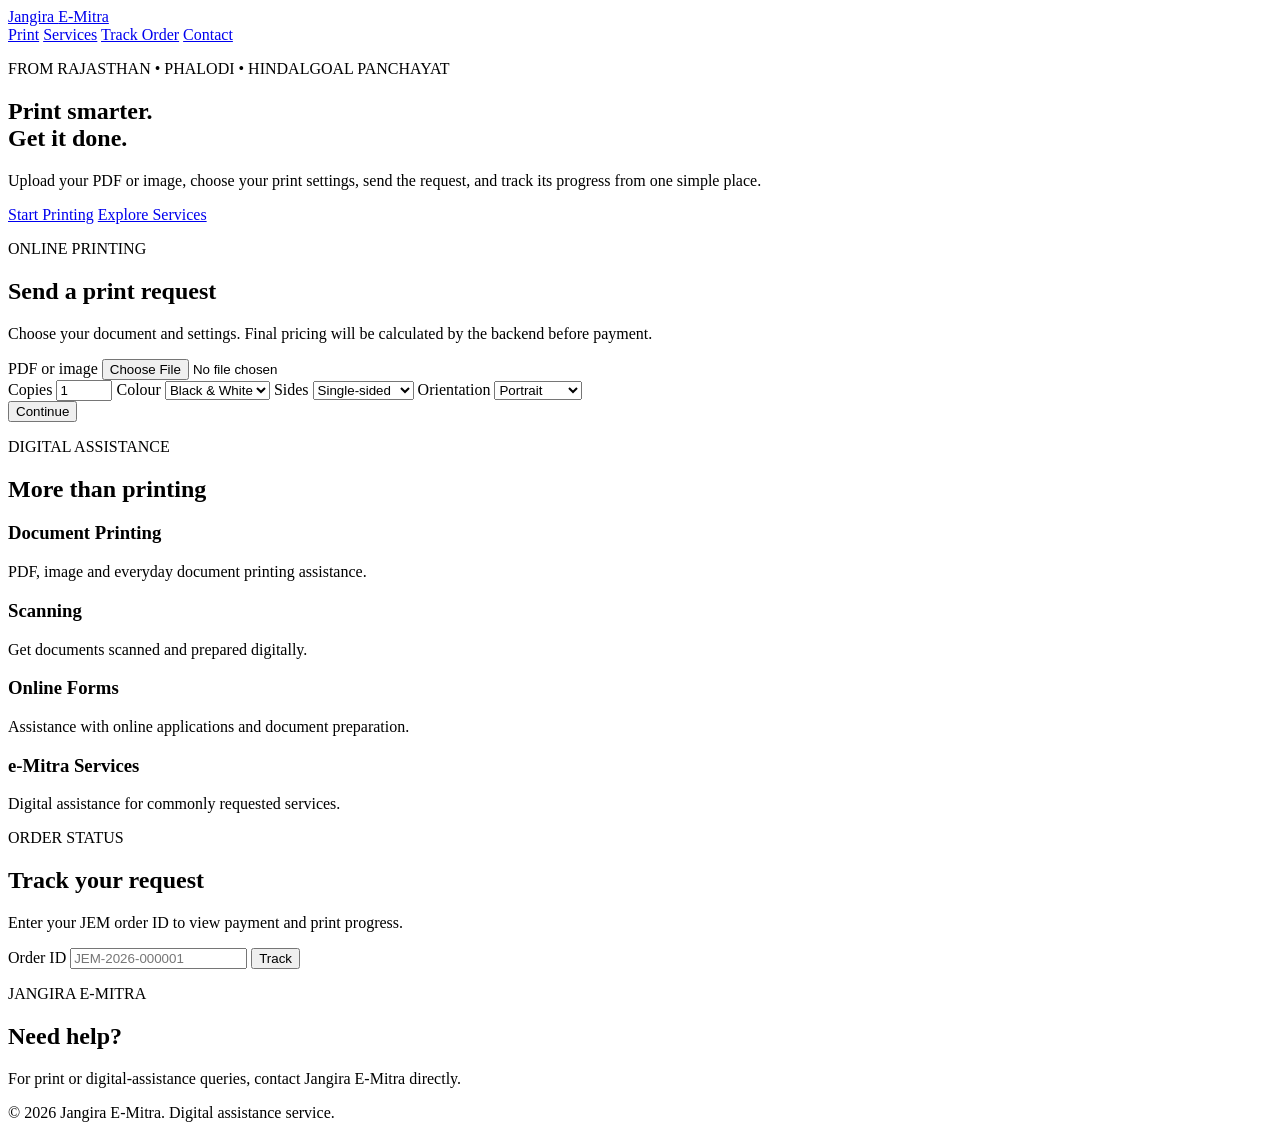
==== web/index.html @ 2e997baa "feat(web): initialize Jangira E-Mitra website" ====
<!doctype html>
<html lang="en">
<head>
  <meta charset="utf-8">
  <meta name="viewport" content="width=device-width, initial-scale=1">
  <meta name="description" content="Jangira E-Mitra — print documents online and track your request.">
  <title>Jangira E-Mitra | Print smarter. Get it done.</title>
  <link rel="stylesheet" href="./styles.css">
</head>
<body>
  <header class="site-header">
    <a class="brand" href="./">Jangira <span>E-Mitra</span></a>
    <nav aria-label="Primary navigation">
      <a href="#print">Print</a>
      <a href="#services">Services</a>
      <a href="#track">Track Order</a>
      <a href="#contact">Contact</a>
    </nav>
  </header>

  <main>
    <section class="hero">
      <p class="eyebrow">FROM RAJASTHAN • PHALODI • HINDALGOAL PANCHAYAT</p>
      <h1>Print smarter.<br><span>Get it done.</span></h1>
      <p class="hero-copy">Upload your PDF or image, choose your print settings, send the request, and track its progress from one simple place.</p>
      <div class="actions">
        <a class="button primary" href="#print">Start Printing</a>
        <a class="button secondary" href="#services">Explore Services</a>
      </div>
    </section>

    <section id="print" class="panel">
      <div>
        <p class="eyebrow">ONLINE PRINTING</p>
        <h2>Send a print request</h2>
        <p>Choose your document and settings. Final pricing will be calculated by the backend before payment.</p>
      </div>
      <form id="print-form">
        <label for="file">PDF or image</label>
        <input id="file" name="file" type="file" accept="application/pdf,image/jpeg,image/png" required>
        <div class="grid">
          <label>Copies <input name="copies" type="number" min="1" max="100" value="1"></label>
          <label>Colour
            <select name="colour"><option value="bw">Black & White</option><option value="color">Colour</option></select>
          </label>
          <label>Sides
            <select name="sides"><option value="single">Single-sided</option><option value="double">Double-sided</option></select>
          </label>
          <label>Orientation
            <select name="orientation"><option value="portrait">Portrait</option><option value="landscape">Landscape</option></select>
          </label>
        </div>
        <button class="button primary" type="submit">Continue</button>
        <p id="form-message" class="message" role="status"></p>
      </form>
    </section>

    <section id="services" class="section">
      <p class="eyebrow">DIGITAL ASSISTANCE</p>
      <h2>More than printing</h2>
      <div class="cards">
        <article><h3>Document Printing</h3><p>PDF, image and everyday document printing assistance.</p></article>
        <article><h3>Scanning</h3><p>Get documents scanned and prepared digitally.</p></article>
        <article><h3>Online Forms</h3><p>Assistance with online applications and document preparation.</p></article>
        <article><h3>e-Mitra Services</h3><p>Digital assistance for commonly requested services.</p></article>
      </div>
    </section>

    <section id="track" class="panel compact">
      <div><p class="eyebrow">ORDER STATUS</p><h2>Track your request</h2><p>Enter your JEM order ID to view payment and print progress.</p></div>
      <form id="track-form" class="track-form">
        <label class="sr-only" for="order-id">Order ID</label>
        <input id="order-id" placeholder="JEM-2026-000001" autocomplete="off" required>
        <button class="button primary" type="submit">Track</button>
      </form>
      <div id="track-result" class="status" hidden></div>
    </section>

    <section id="contact" class="section contact">
      <p class="eyebrow">JANGIRA E-MITRA</p>
      <h2>Need help?</h2>
      <p>For print or digital-assistance queries, contact Jangira E-Mitra directly.</p>
    </section>
  </main>

  <footer>© 2026 Jangira E-Mitra. Digital assistance service.</footer>
  <script src="./config.js"></script>
  <script src="./app.js"></script>
</body>
</html>
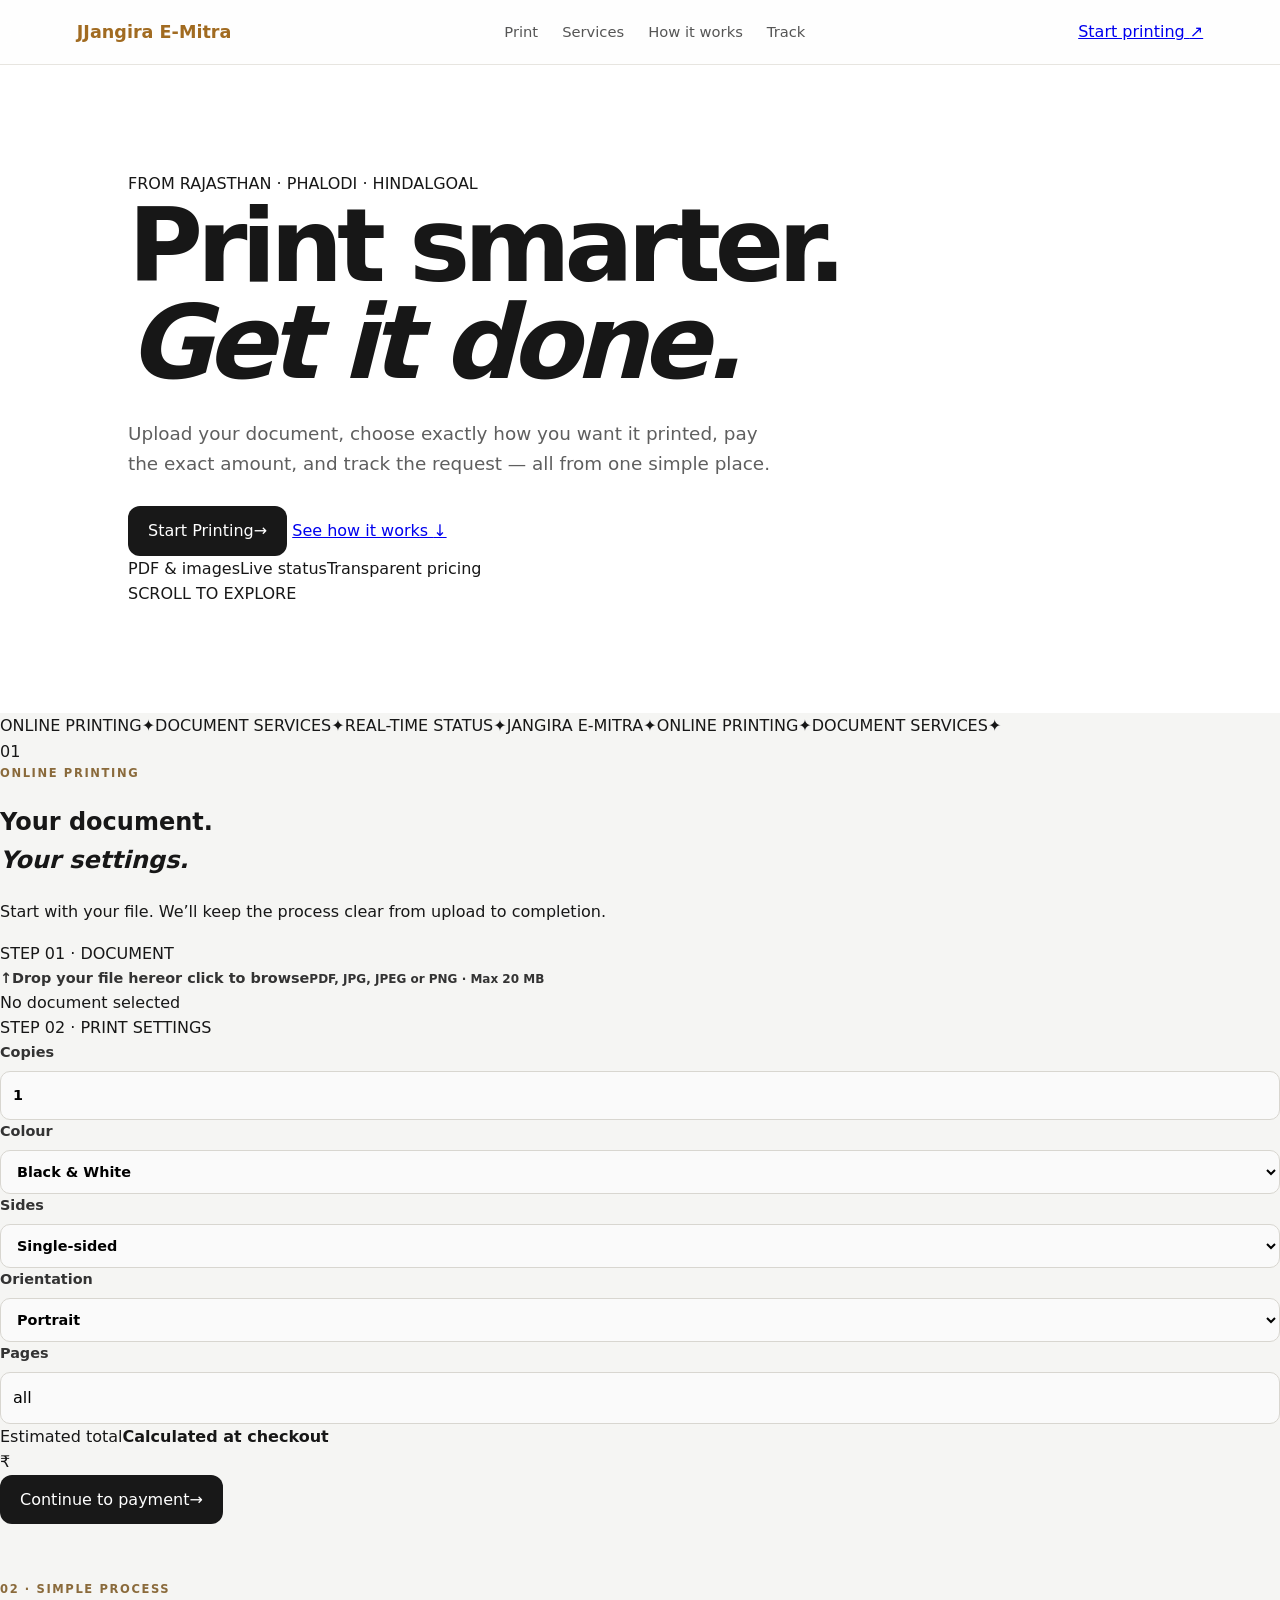
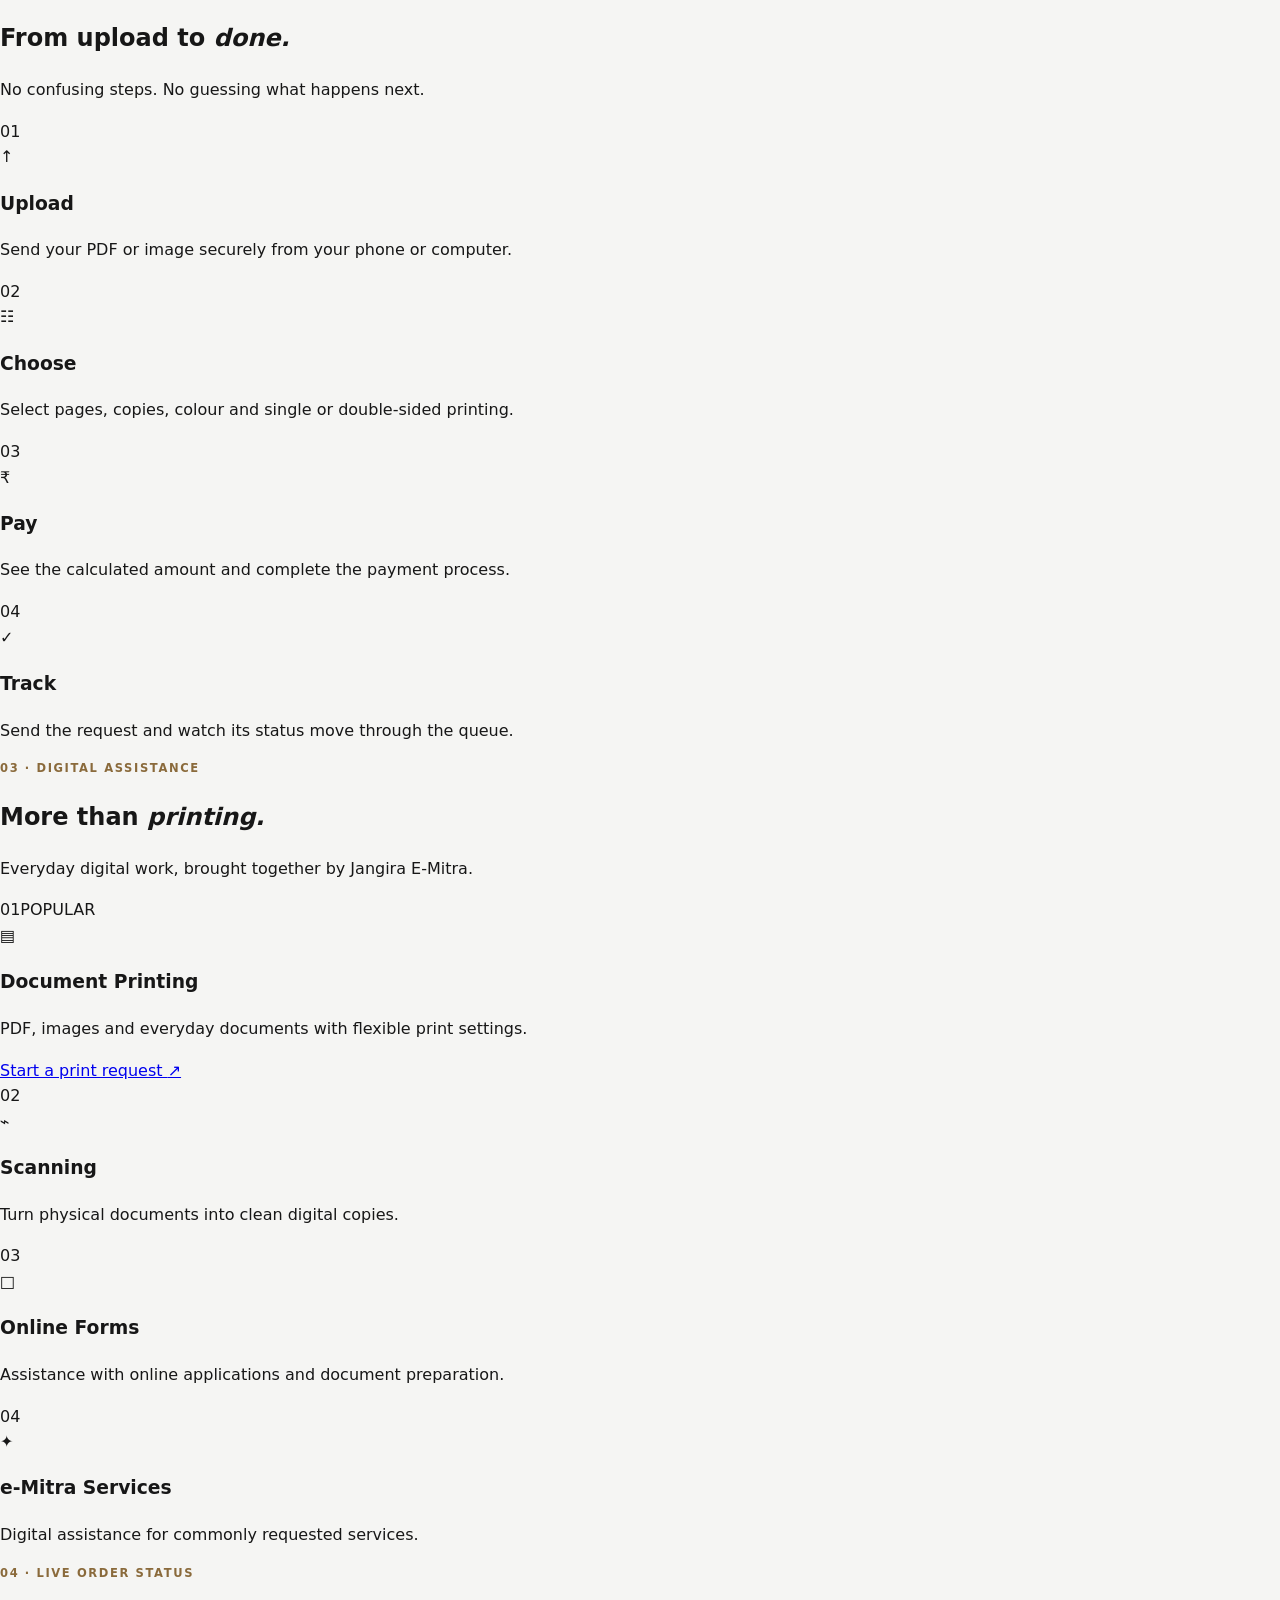
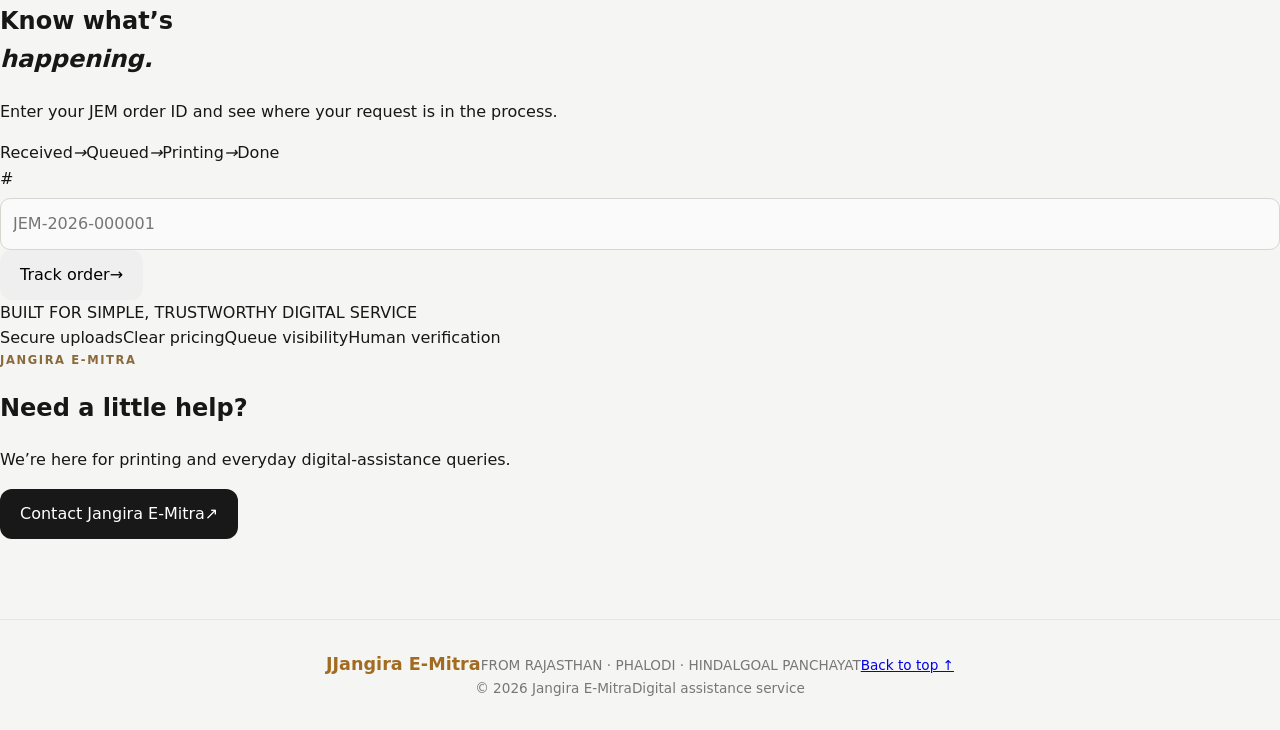
==== commit eef02c54: "feat(web): redesign premium Jangira E-Mitra landing page" ====
--- a/web/index.html
+++ b/web/index.html
@@ -3,88 +3,100 @@
 <head>
   <meta charset="utf-8">
   <meta name="viewport" content="width=device-width, initial-scale=1">
-  <meta name="description" content="Jangira E-Mitra — print documents online and track your request.">
+  <meta name="theme-color" content="#11110f">
+  <meta name="description" content="Jangira E-Mitra — online printing and digital assistance from Hindalgoal Panchayat, Phalodi, Rajasthan.">
   <title>Jangira E-Mitra | Print smarter. Get it done.</title>
+  <link rel="preconnect" href="https://fonts.googleapis.com">
+  <link rel="preconnect" href="https://fonts.gstatic.com" crossorigin>
+  <link href="https://fonts.googleapis.com/css2?family=DM+Sans:wght@400;500;600;700&family=Manrope:wght@500;600;700;800&display=swap" rel="stylesheet">
   <link rel="stylesheet" href="./styles.css">
 </head>
 <body>
-  <header class="site-header">
-    <a class="brand" href="./">Jangira <span>E-Mitra</span></a>
+  <div class="noise" aria-hidden="true"></div>
+  <header class="site-header" id="top">
+    <a class="brand" href="#top" aria-label="Jangira E-Mitra home"><span class="brand-mark">J</span><span>Jangira <b>E-Mitra</b></span></a>
     <nav aria-label="Primary navigation">
-      <a href="#print">Print</a>
-      <a href="#services">Services</a>
-      <a href="#track">Track Order</a>
-      <a href="#contact">Contact</a>
+      <a href="#print">Print</a><a href="#services">Services</a><a href="#how">How it works</a><a href="#track">Track</a>
     </nav>
+    <a class="header-cta" href="#print">Start printing <span>↗</span></a>
   </header>
 
   <main>
     <section class="hero">
-      <p class="eyebrow">FROM RAJASTHAN • PHALODI • HINDALGOAL PANCHAYAT</p>
-      <h1>Print smarter.<br><span>Get it done.</span></h1>
-      <p class="hero-copy">Upload your PDF or image, choose your print settings, send the request, and track its progress from one simple place.</p>
-      <div class="actions">
-        <a class="button primary" href="#print">Start Printing</a>
-        <a class="button secondary" href="#services">Explore Services</a>
+      <div class="hero-orb orb-one"></div><div class="hero-orb orb-two"></div>
+      <div class="hero-inner reveal">
+        <div class="location-pill"><span class="pulse-dot"></span> FROM RAJASTHAN · PHALODI · HINDALGOAL</div>
+        <h1>Print smarter.<br><em>Get it done.</em></h1>
+        <p class="hero-copy">Upload your document, choose exactly how you want it printed, pay the exact amount, and track the request — all from one simple place.</p>
+        <div class="hero-actions">
+          <a class="button primary large" href="#print">Start Printing <span>→</span></a>
+          <a class="text-link" href="#how">See how it works <span>↓</span></a>
+        </div>
+        <div class="hero-proof"><span>PDF & images</span><i></i><span>Live status</span><i></i><span>Transparent pricing</span></div>
+      </div>
+      <div class="scroll-cue" aria-hidden="true"><span></span> SCROLL TO EXPLORE</div>
+    </section>
+
+    <section class="ticker" aria-label="Service highlights"><div class="ticker-track"><span>ONLINE PRINTING</span><b>✦</b><span>DOCUMENT SERVICES</span><b>✦</b><span>REAL-TIME STATUS</span><b>✦</b><span>JANGIRA E-MITRA</span><b>✦</b><span>ONLINE PRINTING</span><b>✦</b><span>DOCUMENT SERVICES</span><b>✦</b></div></section>
+
+    <section id="print" class="print-section section-wrap">
+      <div class="section-heading reveal"><div><span class="section-number">01</span><p class="eyebrow">ONLINE PRINTING</p></div><h2>Your document.<br><em>Your settings.</em></h2><p>Start with your file. We’ll keep the process clear from upload to completion.</p></div>
+      <div class="print-card reveal">
+        <div class="upload-side">
+          <div class="mini-label">STEP 01 · DOCUMENT</div>
+          <label class="dropzone" for="file"><span class="upload-icon">↑</span><strong>Drop your file here</strong><span>or click to browse</span><small>PDF, JPG, JPEG or PNG · Max 20 MB</small></label>
+          <input id="file" name="file" type="file" accept="application/pdf,image/jpeg,image/png" required hidden>
+          <div class="file-status" id="file-status"><span class="file-dot"></span><span>No document selected</span></div>
+        </div>
+        <form id="print-form" class="settings-side">
+          <div class="mini-label">STEP 02 · PRINT SETTINGS</div>
+          <div class="settings-grid">
+            <label>Copies<input name="copies" type="number" min="1" max="100" value="1"></label>
+            <label>Colour<select name="colour"><option value="bw">Black & White</option><option value="color">Colour</option></select></label>
+            <label>Sides<select name="sides"><option value="single">Single-sided</option><option value="double">Double-sided</option></select></label>
+            <label>Orientation<select name="orientation"><option value="portrait">Portrait</option><option value="landscape">Landscape</option></select></label>
+          </div>
+          <div class="range-row"><label>Pages</label><input name="pages" placeholder="All pages (e.g. 1-4, 7, 9)" value="all"></div>
+          <div class="estimate"><div><span>Estimated total</span><strong>Calculated at checkout</strong></div><span class="estimate-icon">₹</span></div>
+          <button class="button primary full" type="submit">Continue to payment <span>→</span></button>
+          <p id="form-message" class="message" role="status"></p>
+        </form>
       </div>
     </section>
 
-    <section id="print" class="panel">
-      <div>
-        <p class="eyebrow">ONLINE PRINTING</p>
-        <h2>Send a print request</h2>
-        <p>Choose your document and settings. Final pricing will be calculated by the backend before payment.</p>
-      </div>
-      <form id="print-form">
-        <label for="file">PDF or image</label>
-        <input id="file" name="file" type="file" accept="application/pdf,image/jpeg,image/png" required>
-        <div class="grid">
-          <label>Copies <input name="copies" type="number" min="1" max="100" value="1"></label>
-          <label>Colour
-            <select name="colour"><option value="bw">Black & White</option><option value="color">Colour</option></select>
-          </label>
-          <label>Sides
-            <select name="sides"><option value="single">Single-sided</option><option value="double">Double-sided</option></select>
-          </label>
-          <label>Orientation
-            <select name="orientation"><option value="portrait">Portrait</option><option value="landscape">Landscape</option></select>
-          </label>
-        </div>
-        <button class="button primary" type="submit">Continue</button>
-        <p id="form-message" class="message" role="status"></p>
-      </form>
-    </section>
-
-    <section id="services" class="section">
-      <p class="eyebrow">DIGITAL ASSISTANCE</p>
-      <h2>More than printing</h2>
-      <div class="cards">
-        <article><h3>Document Printing</h3><p>PDF, image and everyday document printing assistance.</p></article>
-        <article><h3>Scanning</h3><p>Get documents scanned and prepared digitally.</p></article>
-        <article><h3>Online Forms</h3><p>Assistance with online applications and document preparation.</p></article>
-        <article><h3>e-Mitra Services</h3><p>Digital assistance for commonly requested services.</p></article>
+    <section id="how" class="process section-wrap">
+      <div class="section-heading centered reveal"><p class="eyebrow">02 · SIMPLE PROCESS</p><h2>From upload to <em>done.</em></h2><p>No confusing steps. No guessing what happens next.</p></div>
+      <div class="steps">
+        <article class="step reveal"><span>01</span><div class="step-icon">↑</div><h3>Upload</h3><p>Send your PDF or image securely from your phone or computer.</p></article>
+        <article class="step reveal"><span>02</span><div class="step-icon">☷</div><h3>Choose</h3><p>Select pages, copies, colour and single or double-sided printing.</p></article>
+        <article class="step reveal"><span>03</span><div class="step-icon">₹</div><h3>Pay</h3><p>See the calculated amount and complete the payment process.</p></article>
+        <article class="step reveal"><span>04</span><div class="step-icon">✓</div><h3>Track</h3><p>Send the request and watch its status move through the queue.</p></article>
       </div>
     </section>
 
-    <section id="track" class="panel compact">
-      <div><p class="eyebrow">ORDER STATUS</p><h2>Track your request</h2><p>Enter your JEM order ID to view payment and print progress.</p></div>
-      <form id="track-form" class="track-form">
-        <label class="sr-only" for="order-id">Order ID</label>
-        <input id="order-id" placeholder="JEM-2026-000001" autocomplete="off" required>
-        <button class="button primary" type="submit">Track</button>
-      </form>
-      <div id="track-result" class="status" hidden></div>
+    <section id="services" class="services section-wrap">
+      <div class="section-heading reveal"><p class="eyebrow">03 · DIGITAL ASSISTANCE</p><h2>More than <em>printing.</em></h2><p>Everyday digital work, brought together by Jangira E-Mitra.</p></div>
+      <div class="service-grid">
+        <article class="service-card featured reveal"><div class="service-top"><span>01</span><span>POPULAR</span></div><div class="service-icon">▤</div><h3>Document Printing</h3><p>PDF, images and everyday documents with flexible print settings.</p><a href="#print">Start a print request <span>↗</span></a></article>
+        <article class="service-card reveal"><div class="service-top"><span>02</span></div><div class="service-icon">⌁</div><h3>Scanning</h3><p>Turn physical documents into clean digital copies.</p></article>
+        <article class="service-card reveal"><div class="service-top"><span>03</span></div><div class="service-icon">□</div><h3>Online Forms</h3><p>Assistance with online applications and document preparation.</p></article>
+        <article class="service-card reveal"><div class="service-top"><span>04</span></div><div class="service-icon">✦</div><h3>e-Mitra Services</h3><p>Digital assistance for commonly requested services.</p></article>
+      </div>
     </section>
 
-    <section id="contact" class="section contact">
-      <p class="eyebrow">JANGIRA E-MITRA</p>
-      <h2>Need help?</h2>
-      <p>For print or digital-assistance queries, contact Jangira E-Mitra directly.</p>
+    <section id="track" class="track-section section-wrap reveal">
+      <div class="track-glow"></div>
+      <div class="track-copy"><p class="eyebrow">04 · LIVE ORDER STATUS</p><h2>Know what’s<br><em>happening.</em></h2><p>Enter your JEM order ID and see where your request is in the process.</p><div class="status-flow"><span>Received</span><i>→</i><span>Queued</span><i>→</i><span>Printing</span><i>→</i><span>Done</span></div></div>
+      <div class="track-box"><form id="track-form"><label class="sr-only" for="order-id">Order ID</label><div class="track-input"><span>#</span><input id="order-id" placeholder="JEM-2026-000001" autocomplete="off" required></div><button class="button light" type="submit">Track order <span>→</span></button></form><div id="track-result" class="status" hidden></div></div>
     </section>
+
+    <section class="trust section-wrap"><div class="trust-line reveal"><span>BUILT FOR SIMPLE, TRUSTWORTHY DIGITAL SERVICE</span><div class="trust-items"><span>Secure uploads</span><span>Clear pricing</span><span>Queue visibility</span><span>Human verification</span></div></div></section>
+
+    <section id="contact" class="contact section-wrap reveal"><p class="eyebrow">JANGIRA E-MITRA</p><h2>Need a little help?</h2><p>We’re here for printing and everyday digital-assistance queries.</p><a class="button primary" href="mailto:contact@jangiraemit ra.example">Contact Jangira E-Mitra <span>↗</span></a></section>
   </main>
 
-  <footer>© 2026 Jangira E-Mitra. Digital assistance service.</footer>
-  <script src="./config.js"></script>
-  <script src="./app.js"></script>
+  <footer><div class="footer-main"><a class="brand" href="#top"><span class="brand-mark">J</span><span>Jangira <b>E-Mitra</b></span></a><span>FROM RAJASTHAN · PHALODI · HINDALGOAL PANCHAYAT</span><a href="#top">Back to top ↑</a></div><div class="footer-bottom"><span>© 2026 Jangira E-Mitra</span><span>Digital assistance service</span></div></footer>
+  <script src="./config.js"></script><script src="./app.js"></script>
+  <script>document.addEventListener('DOMContentLoaded',()=>{const f=document.getElementById('file'),s=document.getElementById('file-status'),d=document.querySelector('.dropzone');if(f){f.addEventListener('change',()=>{s.querySelector('span:last-child').textContent=f.files[0]?f.files[0].name:'No document selected';s.classList.toggle('has-file',!!f.files[0])});['dragover','dragenter'].forEach(e=>d.addEventListener(e,x=>{x.preventDefault();d.classList.add('dragging')}));['dragleave','drop'].forEach(e=>d.addEventListener(e,x=>{x.preventDefault();d.classList.remove('dragging')}));d.addEventListener('drop',x=>{if(x.dataTransfer.files.length){f.files=x.dataTransfer.files;f.dispatchEvent(new Event('change'))}})}const obs=new IntersectionObserver(es=>es.forEach(e=>{if(e.isIntersecting)e.target.classList.add('visible')}),{threshold:.12});document.querySelectorAll('.reveal').forEach(e=>obs.observe(e));});</script>
 </body>
 </html>
--- a/web/styles.css
+++ b/web/styles.css
@@ -0,0 +1 @@
+*{box-sizing:border-box}html{scroll-behavior:smooth}body{margin:0;font-family:Inter,ui-sans-serif,system-ui,-apple-system,BlinkMacSystemFont,"Segoe UI",sans-serif;background:#f5f5f3;color:#171717;line-height:1.6}.site-header{position:sticky;top:0;z-index:10;display:flex;justify-content:space-between;align-items:center;padding:18px 6%;background:rgba(255,255,255,.9);backdrop-filter:blur(14px);border-bottom:1px solid #e7e5e0}.brand{font-weight:800;color:#171717;text-decoration:none;font-size:1.1rem}.brand span{color:#a16b21}.site-header nav{display:flex;gap:24px}.site-header nav a{color:#555;text-decoration:none;font-size:.92rem}.hero{min-height:72vh;display:flex;flex-direction:column;justify-content:center;padding:80px 10%;background:#fff}.eyebrow{font-size:.72rem;letter-spacing:.14em;font-weight:800;color:#8a6a3b;margin:0 0 14px}.hero h1{font-size:clamp(3rem,8vw,7rem);line-height:.95;letter-spacing:-.06em;margin:0;max-width:900px}.hero h1 span{color:#8d642d}.hero-copy{max-width:650px;font-size:1.15rem;color:#5f5f5f;margin:28px 0}.actions{display:flex;gap:12px;flex-wrap:wrap}.button{display:inline-flex;align-items:center;justify-content:center;border:0;border-radius:12px;padding:12px 20px;font-weight:700;text-decoration:none;cursor:pointer;font:inherit}.primary{background:#181818;color:#fff}.secondary{background:#fff;color:#181818;border:1px solid #ddd}.panel,.section{max-width:1100px;margin:70px auto;padding:0 28px}.panel{background:#fff;border:1px solid #e4e1da;border-radius:24px;padding:38px;box-shadow:0 18px 50px rgba(0,0,0,.05)}.compact{display:grid;grid-template-columns:1fr 1fr;gap:28px;align-items:center}.panel h2,.section h2{font-size:clamp(2rem,4vw,3.5rem);letter-spacing:-.04em;line-height:1.05;margin:0 0 12px}.panel p,.section p{color:#666}.panel form{margin-top:28px}label{display:block;font-weight:700;font-size:.9rem;color:#333}input,select{width:100%;margin-top:7px;border:1px solid #d8d6d0;background:#fafafa;border-radius:10px;padding:12px;font:inherit}.grid{display:grid;grid-template-columns:1fr 1fr;gap:14px;margin:16px 0}.message{min-height:1.5em}.cards{display:grid;grid-template-columns:repeat(4,1fr);gap:14px;margin-top:25px}.cards article{background:#fff;border:1px solid #e4e1da;border-radius:18px;padding:22px}.cards h3{margin-top:0}.track-form{display:flex;gap:10px}.track-form input{margin:0}.status{grid-column:1/-1;padding:16px;border-radius:12px;background:#f6f3ed}.contact{padding-bottom:80px}footer{text-align:center;padding:30px;border-top:1px solid #e7e5e0;color:#777;font-size:.85rem}.sr-only{position:absolute;width:1px;height:1px;padding:0;margin:-1px;overflow:hidden;clip:rect(0,0,0,0);white-space:nowrap;border:0}@media(max-width:800px){.site-header nav{display:none}.hero{padding:70px 7%}.panel,.section{margin:45px auto;padding-left:18px;padding-right:18px}.panel{padding:25px}.compact,.cards{grid-template-columns:1fr}.track-form{flex-direction:column}.grid{grid-template-columns:1fr}}
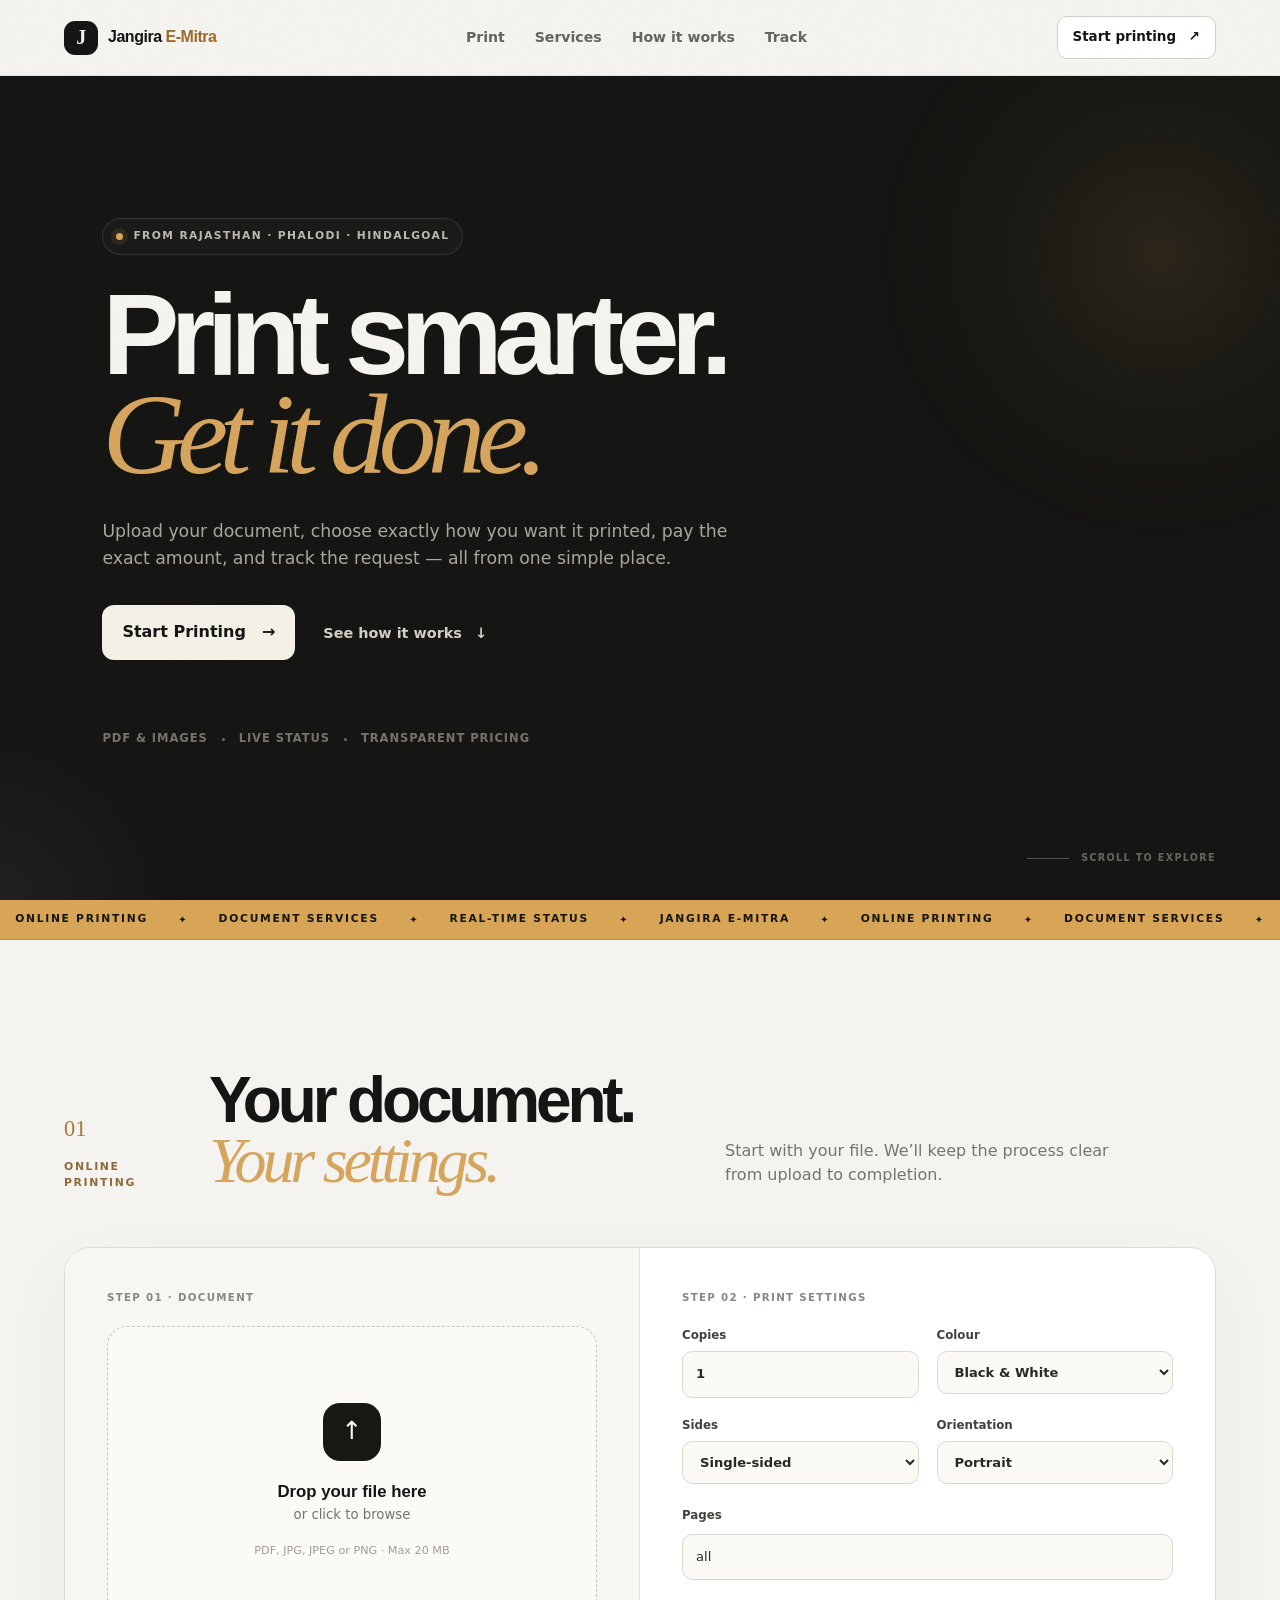
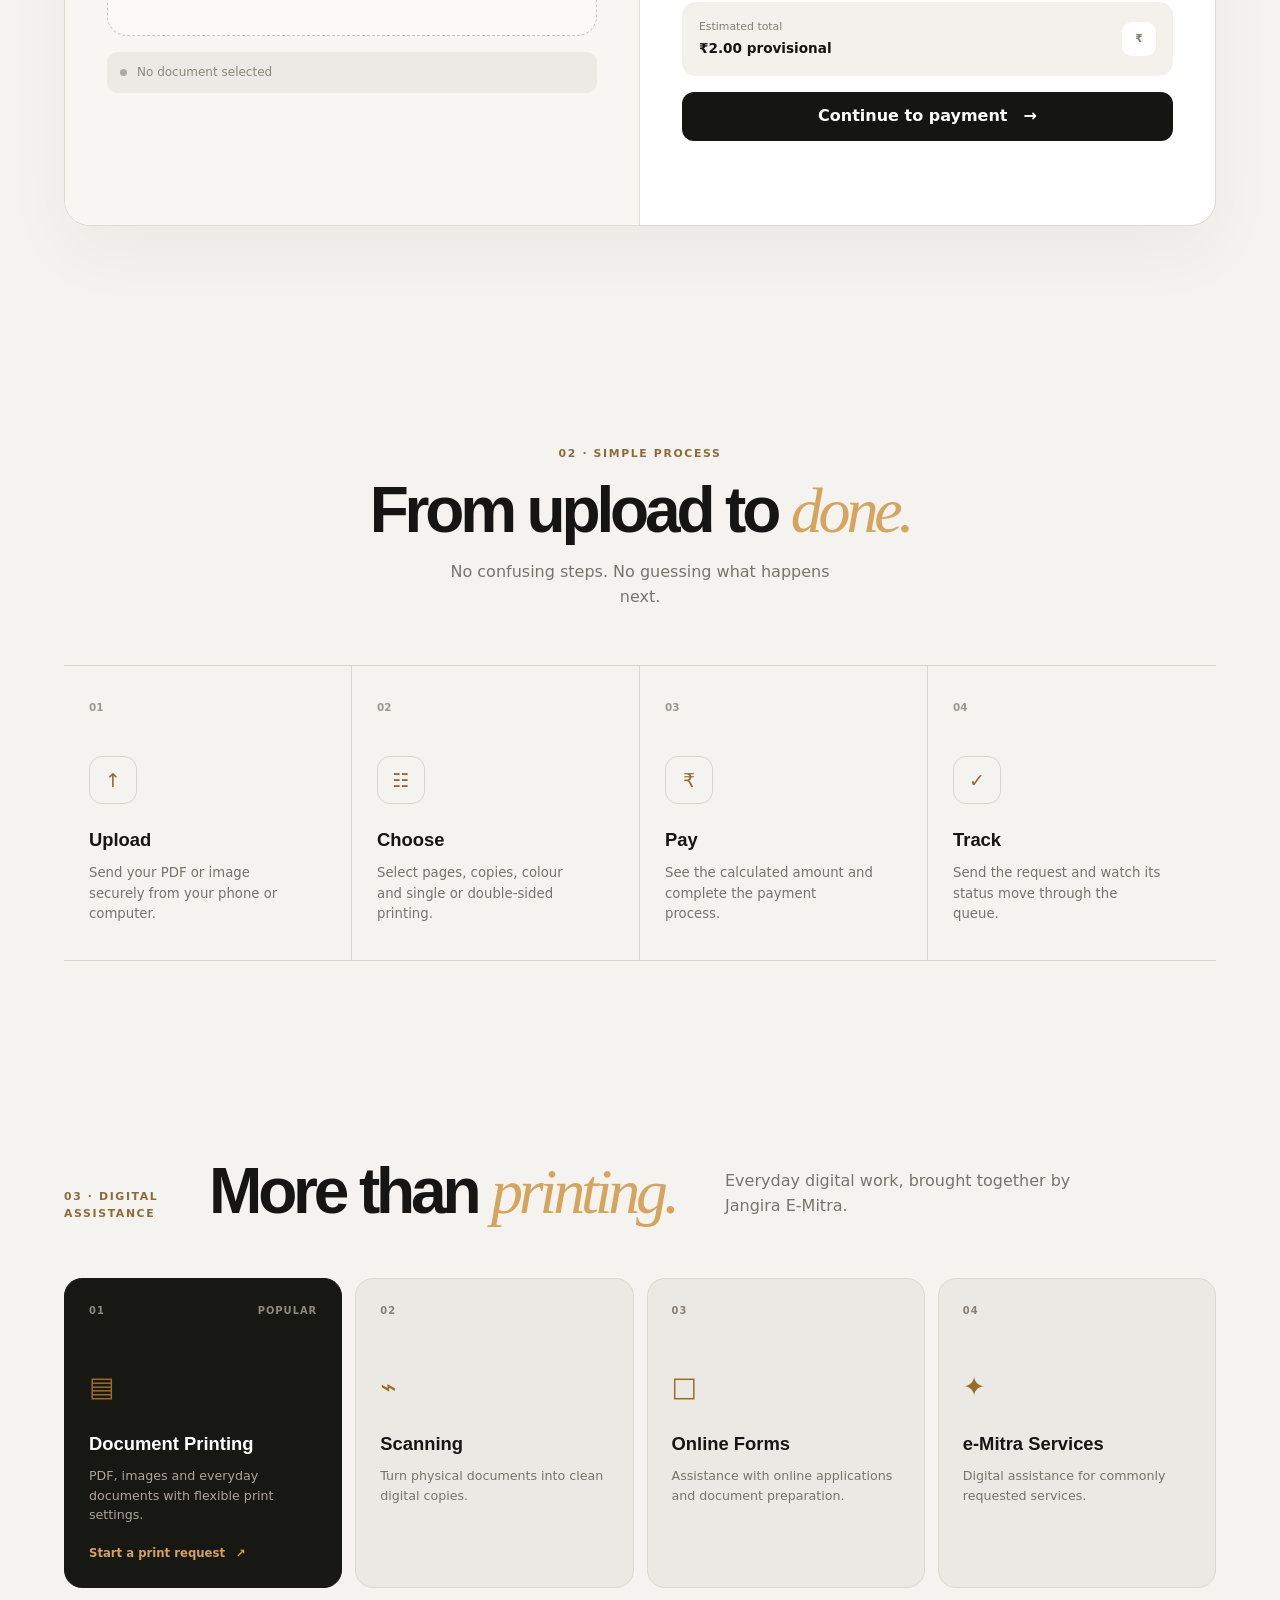
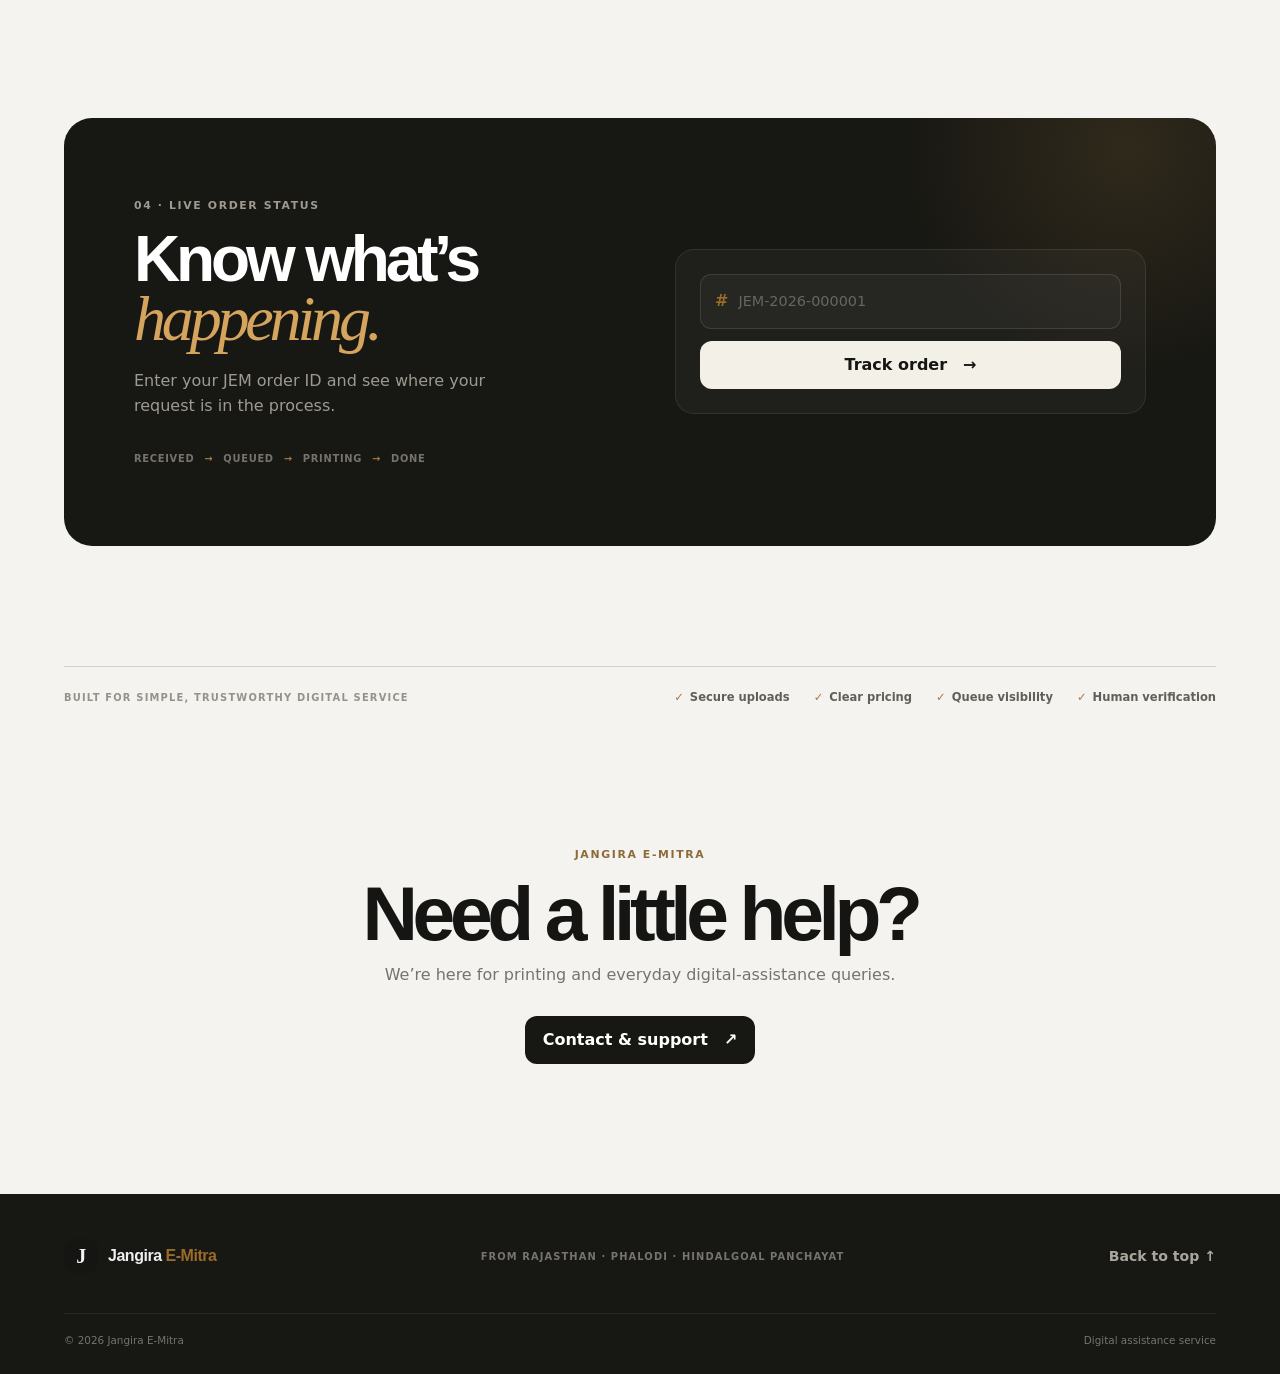
==== commit 41dd8711: "fix(web): remove invalid contact mailto placeholder" ====
--- a/web/index.html
+++ b/web/index.html
@@ -15,86 +15,19 @@
   <div class="noise" aria-hidden="true"></div>
   <header class="site-header" id="top">
     <a class="brand" href="#top" aria-label="Jangira E-Mitra home"><span class="brand-mark">J</span><span>Jangira <b>E-Mitra</b></span></a>
-    <nav aria-label="Primary navigation">
-      <a href="#print">Print</a><a href="#services">Services</a><a href="#how">How it works</a><a href="#track">Track</a>
-    </nav>
+    <nav aria-label="Primary navigation"><a href="#print">Print</a><a href="#services">Services</a><a href="#how">How it works</a><a href="#track">Track</a></nav>
     <a class="header-cta" href="#print">Start printing <span>↗</span></a>
   </header>
-
   <main>
-    <section class="hero">
-      <div class="hero-orb orb-one"></div><div class="hero-orb orb-two"></div>
-      <div class="hero-inner reveal">
-        <div class="location-pill"><span class="pulse-dot"></span> FROM RAJASTHAN · PHALODI · HINDALGOAL</div>
-        <h1>Print smarter.<br><em>Get it done.</em></h1>
-        <p class="hero-copy">Upload your document, choose exactly how you want it printed, pay the exact amount, and track the request — all from one simple place.</p>
-        <div class="hero-actions">
-          <a class="button primary large" href="#print">Start Printing <span>→</span></a>
-          <a class="text-link" href="#how">See how it works <span>↓</span></a>
-        </div>
-        <div class="hero-proof"><span>PDF & images</span><i></i><span>Live status</span><i></i><span>Transparent pricing</span></div>
-      </div>
-      <div class="scroll-cue" aria-hidden="true"><span></span> SCROLL TO EXPLORE</div>
-    </section>
-
+    <section class="hero"><div class="hero-orb orb-one"></div><div class="hero-orb orb-two"></div><div class="hero-inner reveal"><div class="location-pill"><span class="pulse-dot"></span> FROM RAJASTHAN · PHALODI · HINDALGOAL</div><h1>Print smarter.<br><em>Get it done.</em></h1><p class="hero-copy">Upload your document, choose exactly how you want it printed, pay the exact amount, and track the request — all from one simple place.</p><div class="hero-actions"><a class="button primary large" href="#print">Start Printing <span>→</span></a><a class="text-link" href="#how">See how it works <span>↓</span></a></div><div class="hero-proof"><span>PDF & images</span><i></i><span>Live status</span><i></i><span>Transparent pricing</span></div></div><div class="scroll-cue" aria-hidden="true"><span></span> SCROLL TO EXPLORE</div></section>
     <section class="ticker" aria-label="Service highlights"><div class="ticker-track"><span>ONLINE PRINTING</span><b>✦</b><span>DOCUMENT SERVICES</span><b>✦</b><span>REAL-TIME STATUS</span><b>✦</b><span>JANGIRA E-MITRA</span><b>✦</b><span>ONLINE PRINTING</span><b>✦</b><span>DOCUMENT SERVICES</span><b>✦</b></div></section>
-
-    <section id="print" class="print-section section-wrap">
-      <div class="section-heading reveal"><div><span class="section-number">01</span><p class="eyebrow">ONLINE PRINTING</p></div><h2>Your document.<br><em>Your settings.</em></h2><p>Start with your file. We’ll keep the process clear from upload to completion.</p></div>
-      <div class="print-card reveal">
-        <div class="upload-side">
-          <div class="mini-label">STEP 01 · DOCUMENT</div>
-          <label class="dropzone" for="file"><span class="upload-icon">↑</span><strong>Drop your file here</strong><span>or click to browse</span><small>PDF, JPG, JPEG or PNG · Max 20 MB</small></label>
-          <input id="file" name="file" type="file" accept="application/pdf,image/jpeg,image/png" required hidden>
-          <div class="file-status" id="file-status"><span class="file-dot"></span><span>No document selected</span></div>
-        </div>
-        <form id="print-form" class="settings-side">
-          <div class="mini-label">STEP 02 · PRINT SETTINGS</div>
-          <div class="settings-grid">
-            <label>Copies<input name="copies" type="number" min="1" max="100" value="1"></label>
-            <label>Colour<select name="colour"><option value="bw">Black & White</option><option value="color">Colour</option></select></label>
-            <label>Sides<select name="sides"><option value="single">Single-sided</option><option value="double">Double-sided</option></select></label>
-            <label>Orientation<select name="orientation"><option value="portrait">Portrait</option><option value="landscape">Landscape</option></select></label>
-          </div>
-          <div class="range-row"><label>Pages</label><input name="pages" placeholder="All pages (e.g. 1-4, 7, 9)" value="all"></div>
-          <div class="estimate"><div><span>Estimated total</span><strong>Calculated at checkout</strong></div><span class="estimate-icon">₹</span></div>
-          <button class="button primary full" type="submit">Continue to payment <span>→</span></button>
-          <p id="form-message" class="message" role="status"></p>
-        </form>
-      </div>
-    </section>
-
-    <section id="how" class="process section-wrap">
-      <div class="section-heading centered reveal"><p class="eyebrow">02 · SIMPLE PROCESS</p><h2>From upload to <em>done.</em></h2><p>No confusing steps. No guessing what happens next.</p></div>
-      <div class="steps">
-        <article class="step reveal"><span>01</span><div class="step-icon">↑</div><h3>Upload</h3><p>Send your PDF or image securely from your phone or computer.</p></article>
-        <article class="step reveal"><span>02</span><div class="step-icon">☷</div><h3>Choose</h3><p>Select pages, copies, colour and single or double-sided printing.</p></article>
-        <article class="step reveal"><span>03</span><div class="step-icon">₹</div><h3>Pay</h3><p>See the calculated amount and complete the payment process.</p></article>
-        <article class="step reveal"><span>04</span><div class="step-icon">✓</div><h3>Track</h3><p>Send the request and watch its status move through the queue.</p></article>
-      </div>
-    </section>
-
-    <section id="services" class="services section-wrap">
-      <div class="section-heading reveal"><p class="eyebrow">03 · DIGITAL ASSISTANCE</p><h2>More than <em>printing.</em></h2><p>Everyday digital work, brought together by Jangira E-Mitra.</p></div>
-      <div class="service-grid">
-        <article class="service-card featured reveal"><div class="service-top"><span>01</span><span>POPULAR</span></div><div class="service-icon">▤</div><h3>Document Printing</h3><p>PDF, images and everyday documents with flexible print settings.</p><a href="#print">Start a print request <span>↗</span></a></article>
-        <article class="service-card reveal"><div class="service-top"><span>02</span></div><div class="service-icon">⌁</div><h3>Scanning</h3><p>Turn physical documents into clean digital copies.</p></article>
-        <article class="service-card reveal"><div class="service-top"><span>03</span></div><div class="service-icon">□</div><h3>Online Forms</h3><p>Assistance with online applications and document preparation.</p></article>
-        <article class="service-card reveal"><div class="service-top"><span>04</span></div><div class="service-icon">✦</div><h3>e-Mitra Services</h3><p>Digital assistance for commonly requested services.</p></article>
-      </div>
-    </section>
-
-    <section id="track" class="track-section section-wrap reveal">
-      <div class="track-glow"></div>
-      <div class="track-copy"><p class="eyebrow">04 · LIVE ORDER STATUS</p><h2>Know what’s<br><em>happening.</em></h2><p>Enter your JEM order ID and see where your request is in the process.</p><div class="status-flow"><span>Received</span><i>→</i><span>Queued</span><i>→</i><span>Printing</span><i>→</i><span>Done</span></div></div>
-      <div class="track-box"><form id="track-form"><label class="sr-only" for="order-id">Order ID</label><div class="track-input"><span>#</span><input id="order-id" placeholder="JEM-2026-000001" autocomplete="off" required></div><button class="button light" type="submit">Track order <span>→</span></button></form><div id="track-result" class="status" hidden></div></div>
-    </section>
-
+    <section id="print" class="print-section section-wrap"><div class="section-heading reveal"><div><span class="section-number">01</span><p class="eyebrow">ONLINE PRINTING</p></div><h2>Your document.<br><em>Your settings.</em></h2><p>Start with your file. We’ll keep the process clear from upload to completion.</p></div><div class="print-card reveal"><div class="upload-side"><div class="mini-label">STEP 01 · DOCUMENT</div><label class="dropzone" for="file"><span class="upload-icon">↑</span><strong>Drop your file here</strong><span>or click to browse</span><small>PDF, JPG, JPEG or PNG · Max 20 MB</small></label><input id="file" name="file" type="file" accept="application/pdf,image/jpeg,image/png" required hidden><div class="file-status" id="file-status"><span class="file-dot"></span><span>No document selected</span></div></div><form id="print-form" class="settings-side"><div class="mini-label">STEP 02 · PRINT SETTINGS</div><div class="settings-grid"><label>Copies<input name="copies" type="number" min="1" max="100" value="1"></label><label>Colour<select name="colour"><option value="bw">Black & White</option><option value="color">Colour</option></select></label><label>Sides<select name="sides"><option value="single">Single-sided</option><option value="double">Double-sided</option></select></label><label>Orientation<select name="orientation"><option value="portrait">Portrait</option><option value="landscape">Landscape</option></select></label></div><div class="range-row"><label>Pages</label><input name="pages" placeholder="All pages (e.g. 1-4, 7, 9)" value="all"></div><div class="estimate"><div><span>Estimated total</span><strong>Calculated at checkout</strong></div><span class="estimate-icon">₹</span></div><button class="button primary full" type="submit">Continue to payment <span>→</span></button><p id="form-message" class="message" role="status"></p></form></div></section>
+    <section id="how" class="process section-wrap"><div class="section-heading centered reveal"><p class="eyebrow">02 · SIMPLE PROCESS</p><h2>From upload to <em>done.</em></h2><p>No confusing steps. No guessing what happens next.</p></div><div class="steps"><article class="step reveal"><span>01</span><div class="step-icon">↑</div><h3>Upload</h3><p>Send your PDF or image securely from your phone or computer.</p></article><article class="step reveal"><span>02</span><div class="step-icon">☷</div><h3>Choose</h3><p>Select pages, copies, colour and single or double-sided printing.</p></article><article class="step reveal"><span>03</span><div class="step-icon">₹</div><h3>Pay</h3><p>See the calculated amount and complete the payment process.</p></article><article class="step reveal"><span>04</span><div class="step-icon">✓</div><h3>Track</h3><p>Send the request and watch its status move through the queue.</p></article></div></section>
+    <section id="services" class="services section-wrap"><div class="section-heading reveal"><p class="eyebrow">03 · DIGITAL ASSISTANCE</p><h2>More than <em>printing.</em></h2><p>Everyday digital work, brought together by Jangira E-Mitra.</p></div><div class="service-grid"><article class="service-card featured reveal"><div class="service-top"><span>01</span><span>POPULAR</span></div><div class="service-icon">▤</div><h3>Document Printing</h3><p>PDF, images and everyday documents with flexible print settings.</p><a href="#print">Start a print request <span>↗</span></a></article><article class="service-card reveal"><div class="service-top"><span>02</span></div><div class="service-icon">⌁</div><h3>Scanning</h3><p>Turn physical documents into clean digital copies.</p></article><article class="service-card reveal"><div class="service-top"><span>03</span></div><div class="service-icon">□</div><h3>Online Forms</h3><p>Assistance with online applications and document preparation.</p></article><article class="service-card reveal"><div class="service-top"><span>04</span></div><div class="service-icon">✦</div><h3>e-Mitra Services</h3><p>Digital assistance for commonly requested services.</p></article></div></section>
+    <section id="track" class="track-section section-wrap reveal"><div class="track-glow"></div><div class="track-copy"><p class="eyebrow">04 · LIVE ORDER STATUS</p><h2>Know what’s<br><em>happening.</em></h2><p>Enter your JEM order ID and see where your request is in the process.</p><div class="status-flow"><span>Received</span><i>→</i><span>Queued</span><i>→</i><span>Printing</span><i>→</i><span>Done</span></div></div><div class="track-box"><form id="track-form"><label class="sr-only" for="order-id">Order ID</label><div class="track-input"><span>#</span><input id="order-id" placeholder="JEM-2026-000001" autocomplete="off" required></div><button class="button light" type="submit">Track order <span>→</span></button></form><div id="track-result" class="status" hidden></div></div></section>
     <section class="trust section-wrap"><div class="trust-line reveal"><span>BUILT FOR SIMPLE, TRUSTWORTHY DIGITAL SERVICE</span><div class="trust-items"><span>Secure uploads</span><span>Clear pricing</span><span>Queue visibility</span><span>Human verification</span></div></div></section>
-
-    <section id="contact" class="contact section-wrap reveal"><p class="eyebrow">JANGIRA E-MITRA</p><h2>Need a little help?</h2><p>We’re here for printing and everyday digital-assistance queries.</p><a class="button primary" href="mailto:contact@jangiraemit ra.example">Contact Jangira E-Mitra <span>↗</span></a></section>
+    <section id="contact" class="contact section-wrap reveal"><p class="eyebrow">JANGIRA E-MITRA</p><h2>Need a little help?</h2><p>We’re here for printing and everyday digital-assistance queries.</p><a class="button primary" href="#print">Contact & support <span>↗</span></a></section>
   </main>
-
   <footer><div class="footer-main"><a class="brand" href="#top"><span class="brand-mark">J</span><span>Jangira <b>E-Mitra</b></span></a><span>FROM RAJASTHAN · PHALODI · HINDALGOAL PANCHAYAT</span><a href="#top">Back to top ↑</a></div><div class="footer-bottom"><span>© 2026 Jangira E-Mitra</span><span>Digital assistance service</span></div></footer>
   <script src="./config.js"></script><script src="./app.js"></script>
   <script>document.addEventListener('DOMContentLoaded',()=>{const f=document.getElementById('file'),s=document.getElementById('file-status'),d=document.querySelector('.dropzone');if(f){f.addEventListener('change',()=>{s.querySelector('span:last-child').textContent=f.files[0]?f.files[0].name:'No document selected';s.classList.toggle('has-file',!!f.files[0])});['dragover','dragenter'].forEach(e=>d.addEventListener(e,x=>{x.preventDefault();d.classList.add('dragging')}));['dragleave','drop'].forEach(e=>d.addEventListener(e,x=>{x.preventDefault();d.classList.remove('dragging')}));d.addEventListener('drop',x=>{if(x.dataTransfer.files.length){f.files=x.dataTransfer.files;f.dispatchEvent(new Event('change'))}})}const obs=new IntersectionObserver(es=>es.forEach(e=>{if(e.isIntersecting)e.target.classList.add('visible')}),{threshold:.12});document.querySelectorAll('.reveal').forEach(e=>obs.observe(e));});</script>
--- a/web/styles.css
+++ b/web/styles.css
@@ -1 +1 @@
-*{box-sizing:border-box}html{scroll-behavior:smooth}body{margin:0;font-family:Inter,ui-sans-serif,system-ui,-apple-system,BlinkMacSystemFont,"Segoe UI",sans-serif;background:#f5f5f3;color:#171717;line-height:1.6}.site-header{position:sticky;top:0;z-index:10;display:flex;justify-content:space-between;align-items:center;padding:18px 6%;background:rgba(255,255,255,.9);backdrop-filter:blur(14px);border-bottom:1px solid #e7e5e0}.brand{font-weight:800;color:#171717;text-decoration:none;font-size:1.1rem}.brand span{color:#a16b21}.site-header nav{display:flex;gap:24px}.site-header nav a{color:#555;text-decoration:none;font-size:.92rem}.hero{min-height:72vh;display:flex;flex-direction:column;justify-content:center;padding:80px 10%;background:#fff}.eyebrow{font-size:.72rem;letter-spacing:.14em;font-weight:800;color:#8a6a3b;margin:0 0 14px}.hero h1{font-size:clamp(3rem,8vw,7rem);line-height:.95;letter-spacing:-.06em;margin:0;max-width:900px}.hero h1 span{color:#8d642d}.hero-copy{max-width:650px;font-size:1.15rem;color:#5f5f5f;margin:28px 0}.actions{display:flex;gap:12px;flex-wrap:wrap}.button{display:inline-flex;align-items:center;justify-content:center;border:0;border-radius:12px;padding:12px 20px;font-weight:700;text-decoration:none;cursor:pointer;font:inherit}.primary{background:#181818;color:#fff}.secondary{background:#fff;color:#181818;border:1px solid #ddd}.panel,.section{max-width:1100px;margin:70px auto;padding:0 28px}.panel{background:#fff;border:1px solid #e4e1da;border-radius:24px;padding:38px;box-shadow:0 18px 50px rgba(0,0,0,.05)}.compact{display:grid;grid-template-columns:1fr 1fr;gap:28px;align-items:center}.panel h2,.section h2{font-size:clamp(2rem,4vw,3.5rem);letter-spacing:-.04em;line-height:1.05;margin:0 0 12px}.panel p,.section p{color:#666}.panel form{margin-top:28px}label{display:block;font-weight:700;font-size:.9rem;color:#333}input,select{width:100%;margin-top:7px;border:1px solid #d8d6d0;background:#fafafa;border-radius:10px;padding:12px;font:inherit}.grid{display:grid;grid-template-columns:1fr 1fr;gap:14px;margin:16px 0}.message{min-height:1.5em}.cards{display:grid;grid-template-columns:repeat(4,1fr);gap:14px;margin-top:25px}.cards article{background:#fff;border:1px solid #e4e1da;border-radius:18px;padding:22px}.cards h3{margin-top:0}.track-form{display:flex;gap:10px}.track-form input{margin:0}.status{grid-column:1/-1;padding:16px;border-radius:12px;background:#f6f3ed}.contact{padding-bottom:80px}footer{text-align:center;padding:30px;border-top:1px solid #e7e5e0;color:#777;font-size:.85rem}.sr-only{position:absolute;width:1px;height:1px;padding:0;margin:-1px;overflow:hidden;clip:rect(0,0,0,0);white-space:nowrap;border:0}@media(max-width:800px){.site-header nav{display:none}.hero{padding:70px 7%}.panel,.section{margin:45px auto;padding-left:18px;padding-right:18px}.panel{padding:25px}.compact,.cards{grid-template-columns:1fr}.track-form{flex-direction:column}.grid{grid-template-columns:1fr}}+*{box-sizing:border-box}html{scroll-behavior:smooth}body{margin:0;background:#f4f3ef;color:#151513;font-family:'DM Sans',system-ui,sans-serif;line-height:1.55;overflow-x:hidden}.noise{position:fixed;inset:0;pointer-events:none;z-index:100;background-image:url("data:image/svg+xml,%3Csvg viewBox='0 0 180 180' xmlns='http://www.w3.org/2000/svg'%3E%3Cfilter id='n'%3E%3CfeTurbulence type='fractalNoise' baseFrequency='.8' numOctaves='4' stitchTiles='stitch'/%3E%3C/filter%3E%3Crect width='100%25' height='100%25' filter='url(%23n)' opacity='.035'/%3E%3C/svg%3E");mix-blend-mode:multiply;opacity:.35}.site-header{position:sticky;top:0;z-index:50;height:76px;padding:0 5vw;display:flex;align-items:center;justify-content:space-between;background:rgba(244,243,239,.82);border-bottom:1px solid rgba(21,21,19,.08);backdrop-filter:blur(20px);animation:headerIn .7s ease both}.brand{display:flex;align-items:center;gap:10px;text-decoration:none;color:#151513;font-family:Manrope,sans-serif;font-weight:800;letter-spacing:-.03em}.brand b{font-weight:800;color:#9b6b28}.brand-mark{display:grid;place-items:center;width:34px;height:34px;border-radius:11px;background:#151513;color:#f4f3ef;font-family:Georgia,serif;font-size:20px}.site-header nav{display:flex;gap:30px}.site-header nav a,.footer-main>a:last-child{color:#65635e;text-decoration:none;font-size:.88rem;font-weight:600;transition:color .25s}.site-header nav a:hover{color:#151513}.header-cta{padding:10px 15px;border:1px solid #d4d0c7;border-radius:10px;color:#151513;text-decoration:none;font-size:.84rem;font-weight:700;background:#fff;transition:.25s}.header-cta:hover{transform:translateY(-2px);box-shadow:0 8px 20px #00000010}.header-cta span{margin-left:8px}.hero{position:relative;min-height:calc(100vh - 76px);display:flex;align-items:center;padding:100px 8vw 110px;background:#151513;color:#f5f3ed;overflow:hidden}.hero-inner{position:relative;z-index:2;max-width:1080px}.location-pill{display:inline-flex;align-items:center;gap:10px;padding:9px 13px;border:1px solid #ffffff1c;border-radius:999px;color:#bdb9ae;font-size:.67rem;letter-spacing:.13em;font-weight:700;background:#ffffff06}.pulse-dot{width:7px;height:7px;border-radius:50%;background:#d6a451;box-shadow:0 0 0 5px #d6a45118;animation:pulse 2s infinite}.hero h1{font-family:Manrope,sans-serif;font-size:clamp(4rem,9vw,9rem);line-height:.86;letter-spacing:-.075em;margin:30px 0 0;max-width:1000px}.hero h1 em,.section-heading em,.track-copy em{font-family:Georgia,serif;font-weight:400;color:#d5a45d}.hero-copy{max-width:650px;color:#aaa69c;font-size:1.08rem;margin:34px 0}.hero-actions{display:flex;align-items:center;gap:28px;flex-wrap:wrap}.button{display:inline-flex;align-items:center;justify-content:center;gap:16px;border:0;border-radius:12px;padding:12px 18px;font:inherit;font-weight:700;text-decoration:none;cursor:pointer;transition:transform .25s,box-shadow .25s}.button:hover{transform:translateY(-3px)}.button.primary{background:#151513;color:#fff}.hero .button.primary{background:#f3f0e7;color:#151513}.button.large{padding:15px 20px}.button.full{width:100%;margin-top:16px}.button.light{background:#f3f0e7;color:#151513;width:100%;margin-top:12px}.text-link{color:#d3cfc4;text-decoration:none;font-weight:700;font-size:.9rem}.text-link span{margin-left:8px}.hero-proof{display:flex;align-items:center;gap:14px;margin-top:70px;color:#77736b;font-size:.72rem;font-weight:700;text-transform:uppercase;letter-spacing:.08em}.hero-proof i{width:3px;height:3px;background:#6f6b63;border-radius:50%}.hero-orb{position:absolute;border-radius:50%;filter:blur(1px);pointer-events:none}.orb-one{width:600px;height:600px;right:-180px;top:-120px;background:radial-gradient(circle,#d0a05220 0,#d0a05208 35%,transparent 68%);animation:float 9s ease-in-out infinite}.orb-two{width:420px;height:420px;left:-220px;bottom:-220px;background:radial-gradient(circle,#ffffff0d 0,transparent 68%);animation:float 12s ease-in-out infinite reverse}.scroll-cue{position:absolute;right:5vw;bottom:34px;display:flex;align-items:center;gap:12px;color:#68655e;font-size:.6rem;letter-spacing:.14em;font-weight:800}.scroll-cue span{display:block;width:42px;height:1px;background:#555149}.ticker{overflow:hidden;background:#d8a455;color:#151513;border-bottom:1px solid #b88a45}.ticker-track{display:flex;align-items:center;justify-content:space-around;min-width:1250px;padding:11px 0;font-size:.67rem;font-weight:800;letter-spacing:.16em;animation:ticker 24s linear infinite}.ticker-track b{font-size:10px}.section-wrap{width:min(1180px,90vw);margin:0 auto}.print-section{padding:130px 0 110px}.section-heading{display:grid;grid-template-columns:120px 1fr 1fr;gap:25px;align-items:end;margin-bottom:55px}.section-heading .eyebrow{grid-column:1}.section-number{display:block;font-family:Georgia,serif;color:#a47a3d;font-size:1.4rem;margin-bottom:12px}.eyebrow{margin:0;color:#8d6b39;font-size:.68rem;letter-spacing:.15em;font-weight:800}.section-heading h2{font-family:Manrope,sans-serif;font-size:clamp(2.8rem,5vw,5.2rem);letter-spacing:-.065em;line-height:.95;margin:0}.section-heading>p:last-child{color:#77746d;max-width:390px;margin:0 0 4px}.print-card{display:grid;grid-template-columns:1fr 1fr;background:#fff;border:1px solid #dedbd3;border-radius:26px;overflow:hidden;box-shadow:0 25px 70px #1717130b}.upload-side,.settings-side{padding:42px}.upload-side{background:#f7f6f2;border-right:1px solid #e3dfd5}.mini-label{font-size:.64rem;font-weight:800;letter-spacing:.13em;color:#8a8780;margin-bottom:20px}.dropzone{height:310px;border:1.5px dashed #c9c4b9;border-radius:20px;display:flex;flex-direction:column;align-items:center;justify-content:center;text-align:center;cursor:pointer;transition:.3s;background:#fbfaf7}.dropzone:hover,.dropzone.dragging{border-color:#a47a3d;background:#f4ede1;transform:scale(.99)}.upload-icon{width:58px;height:58px;display:grid;place-items:center;border-radius:17px;background:#171713;color:#fff;font-size:25px;margin-bottom:18px}.dropzone strong{font-family:Manrope,sans-serif;font-size:1.05rem}.dropzone span:not(.upload-icon){color:#77736c;font-size:.83rem}.dropzone small{color:#a19c93;font-size:.7rem;margin-top:17px}.file-status{display:flex;align-items:center;gap:10px;margin-top:16px;padding:11px 13px;border-radius:10px;background:#eceae4;color:#8b877e;font-size:.75rem;transition:.25s}.file-status.has-file{color:#3d5e42;background:#e8eee7}.file-dot{width:7px;height:7px;border-radius:50%;background:#aaa}.has-file .file-dot{background:#5c8761}.settings-grid{display:grid;grid-template-columns:1fr 1fr;gap:18px}.settings-side label{font-size:.74rem;font-weight:800;color:#44413c}.settings-side input,.settings-side select{display:block;width:100%;margin-top:7px;border:1px solid #dcd8cf;background:#faf9f6;border-radius:10px;padding:12px 13px;color:#292824;font:inherit;font-size:.82rem;outline:0;transition:border .2s,box-shadow .2s}.settings-side input:focus,.settings-side select:focus{border-color:#a47a3d;box-shadow:0 0 0 4px #a47a3d10}.range-row{margin-top:18px}.estimate{display:flex;align-items:center;justify-content:space-between;margin-top:22px;padding:17px;border-radius:14px;background:#f3f1ec}.estimate div{display:flex;flex-direction:column}.estimate span{font-size:.68rem;color:#817d74}.estimate strong{font-size:.85rem;margin-top:2px}.estimate-icon{display:grid;place-items:center;width:34px;height:34px;border-radius:10px;background:#fff;color:#9b6b28;font-weight:800}.message{min-height:1.5em;color:#716e67;font-size:.76rem}.process{padding:110px 0}.centered{display:block;text-align:center;max-width:650px;margin:0 auto 55px}.centered .eyebrow{margin-bottom:17px}.centered p:last-child{margin:18px auto 0}.steps{display:grid;grid-template-columns:repeat(4,1fr);border-top:1px solid #d9d5cc;border-bottom:1px solid #d9d5cc}.step{position:relative;padding:28px 25px 35px;border-right:1px solid #d9d5cc;transition:.3s}.step:last-child{border-right:0}.step:hover{background:#fff}.step>span{font-size:.65rem;color:#9b978e;font-weight:800}.step-icon{width:48px;height:48px;display:grid;place-items:center;border:1px solid #d8d4cb;border-radius:13px;margin:38px 0 22px;font-size:19px;color:#8d6b39}.step h3{font-family:Manrope,sans-serif;font-size:1.15rem;margin:0 0 8px}.step p{color:#77736c;font-size:.83rem;margin:0;max-width:210px}.services{padding:90px 0 130px}.service-grid{display:grid;grid-template-columns:repeat(4,1fr);gap:13px}.service-card{min-height:310px;padding:24px;background:#ebe9e3;border:1px solid #dcd8cf;border-radius:18px;display:flex;flex-direction:column;transition:transform .35s,background .35s,box-shadow .35s}.service-card:hover{transform:translateY(-8px);background:#fff;box-shadow:0 22px 50px #1717130d}.service-card.featured{background:#171713;color:#fff;border-color:#171713}.service-top{display:flex;justify-content:space-between;font-size:.62rem;font-weight:800;color:#858078;letter-spacing:.1em}.featured .service-top{color:#8e897f}.service-icon{font-size:27px;margin:48px 0 22px;color:#9b6b28}.service-card h3{font-family:Manrope,sans-serif;font-size:1.15rem;margin:0 0 8px}.service-card p{color:#77736d;font-size:.79rem;margin:0}.featured p{color:#aaa69d}.service-card a{margin-top:auto;color:#d3a25c;text-decoration:none;font-size:.73rem;font-weight:800}.service-card a span{margin-left:7px}.track-section{position:relative;display:grid;grid-template-columns:1fr 1fr;gap:70px;align-items:center;padding:80px 70px;margin-bottom:120px;background:#171713;color:#fff;border-radius:28px;overflow:hidden}.track-glow{position:absolute;width:500px;height:500px;right:-160px;top:-220px;background:radial-gradient(circle,#d4a25322,transparent 65%);pointer-events:none}.track-copy{position:relative}.track-copy h2{font-family:Manrope,sans-serif;font-size:clamp(3rem,5vw,5.3rem);line-height:.92;letter-spacing:-.065em;margin:16px 0 20px}.track-copy>p{color:#9e9a91;max-width:400px}.status-flow{display:flex;gap:10px;align-items:center;flex-wrap:wrap;margin-top:32px;color:#77736b;font-size:.62rem;font-weight:800;text-transform:uppercase;letter-spacing:.07em}.status-flow i{font-style:normal;color:#a47a3d}.track-box{position:relative;padding:24px;background:#ffffff09;border:1px solid #ffffff15;border-radius:19px}.track-input{display:flex;align-items:center;gap:10px;padding:2px 14px;border:1px solid #ffffff1c;border-radius:11px;background:#ffffff08}.track-input span{color:#9b6b28;font-weight:800}.track-input input{width:100%;padding:13px 0;background:transparent;border:0;outline:0;color:#fff;font:inherit;font-size:.9rem}.track-input input::placeholder{color:#68655e}.track-box .status{margin-top:15px;background:#ffffff0b;color:#aaa69d}.trust{padding:0 0 120px}.trust-line{padding-top:22px;border-top:1px solid #d5d1c8;display:flex;justify-content:space-between;gap:30px;align-items:center}.trust-line>span{font-size:.62rem;color:#96928a;letter-spacing:.12em;font-weight:800}.trust-items{display:flex;gap:24px;flex-wrap:wrap;justify-content:flex-end}.trust-items span{font-size:.72rem;font-weight:700;color:#625f58}.trust-items span:before{content:'✓';color:#a47a3d;margin-right:6px}.contact{padding:20px 0 130px;text-align:center}.contact h2{font-family:Manrope,sans-serif;font-size:clamp(3rem,6vw,6rem);letter-spacing:-.07em;line-height:.9;margin:15px 0}.contact p:not(.eyebrow){color:#77736c;margin:0 auto 28px}.contact .button{background:#171713;color:#fff}.contact .button:hover{box-shadow:0 15px 35px #17171318}footer{background:#171713;color:#77736e;padding:45px 5vw 25px}.footer-main{display:flex;justify-content:space-between;align-items:center;gap:20px;padding-bottom:40px}.footer-main .brand{color:#eee}.footer-main>span{font-size:.62rem;letter-spacing:.11em;font-weight:800}.footer-main>a:last-child{color:#aaa69d}.footer-bottom{display:flex;justify-content:space-between;border-top:1px solid #ffffff12;padding-top:18px;font-size:.65rem}.sr-only{position:absolute;width:1px;height:1px;padding:0;margin:-1px;overflow:hidden;clip:rect(0,0,0,0);white-space:nowrap;border:0}.reveal{opacity:0;transform:translateY(28px);transition:opacity .8s ease,transform .8s cubic-bezier(.2,.7,.2,1)}.reveal.visible{opacity:1;transform:none}@keyframes headerIn{from{opacity:0;transform:translateY(-15px)}to{opacity:1;transform:none}}@keyframes pulse{0%,100%{box-shadow:0 0 0 4px #d6a45112}50%{box-shadow:0 0 0 8px #d6a45108}}@keyframes float{50%{transform:translate3d(0,25px,0)}}@keyframes ticker{to{transform:translateX(-50%)}}@media(max-width:900px){.site-header{padding:0 5vw}.site-header nav{display:none}.hero{padding:85px 7vw}.hero h1{font-size:clamp(3.7rem,15vw,7rem)}.hero-proof{margin-top:50px}.section-wrap{width:min(92vw,700px)}.section-heading{display:block}.section-heading .section-number{display:inline-block;margin-right:10px}.section-heading .eyebrow{display:inline-block}.section-heading h2{margin-top:20px}.section-heading>p:last-child{margin-top:20px}.print-card,.track-section{grid-template-columns:1fr}.upload-side{border-right:0;border-bottom:1px solid #e3dfd5}.steps,.service-grid{grid-template-columns:1fr 1fr}.step:nth-child(2){border-right:0}.step:nth-child(-n+2){border-bottom:1px solid #d9d5cc}.track-section{padding:45px 35px;gap:40px}.trust-line,.footer-main{flex-direction:column;align-items:flex-start}.trust-items{justify-content:flex-start}.footer-main>span{line-height:1.6}}@media(max-width:560px){.header-cta{display:none}.hero{min-height:calc(100vh - 76px);padding:70px 6vw}.hero-copy{font-size:.96rem}.hero-proof{flex-wrap:wrap;gap:8px 12px}.scroll-cue{display:none}.print-section,.process,.services{padding:80px 0}.upload-side,.settings-side{padding:24px}.dropzone{height:250px}.settings-grid,.steps,.service-grid{grid-template-columns:1fr}.step{border-right:0!important;border-bottom:1px solid #d9d5cc}.step:last-child{border-bottom:0}.track-section{padding:38px 24px}.status-flow{gap:7px}.contact{padding-bottom:90px}.footer-bottom{flex-direction:column;gap:7px}}
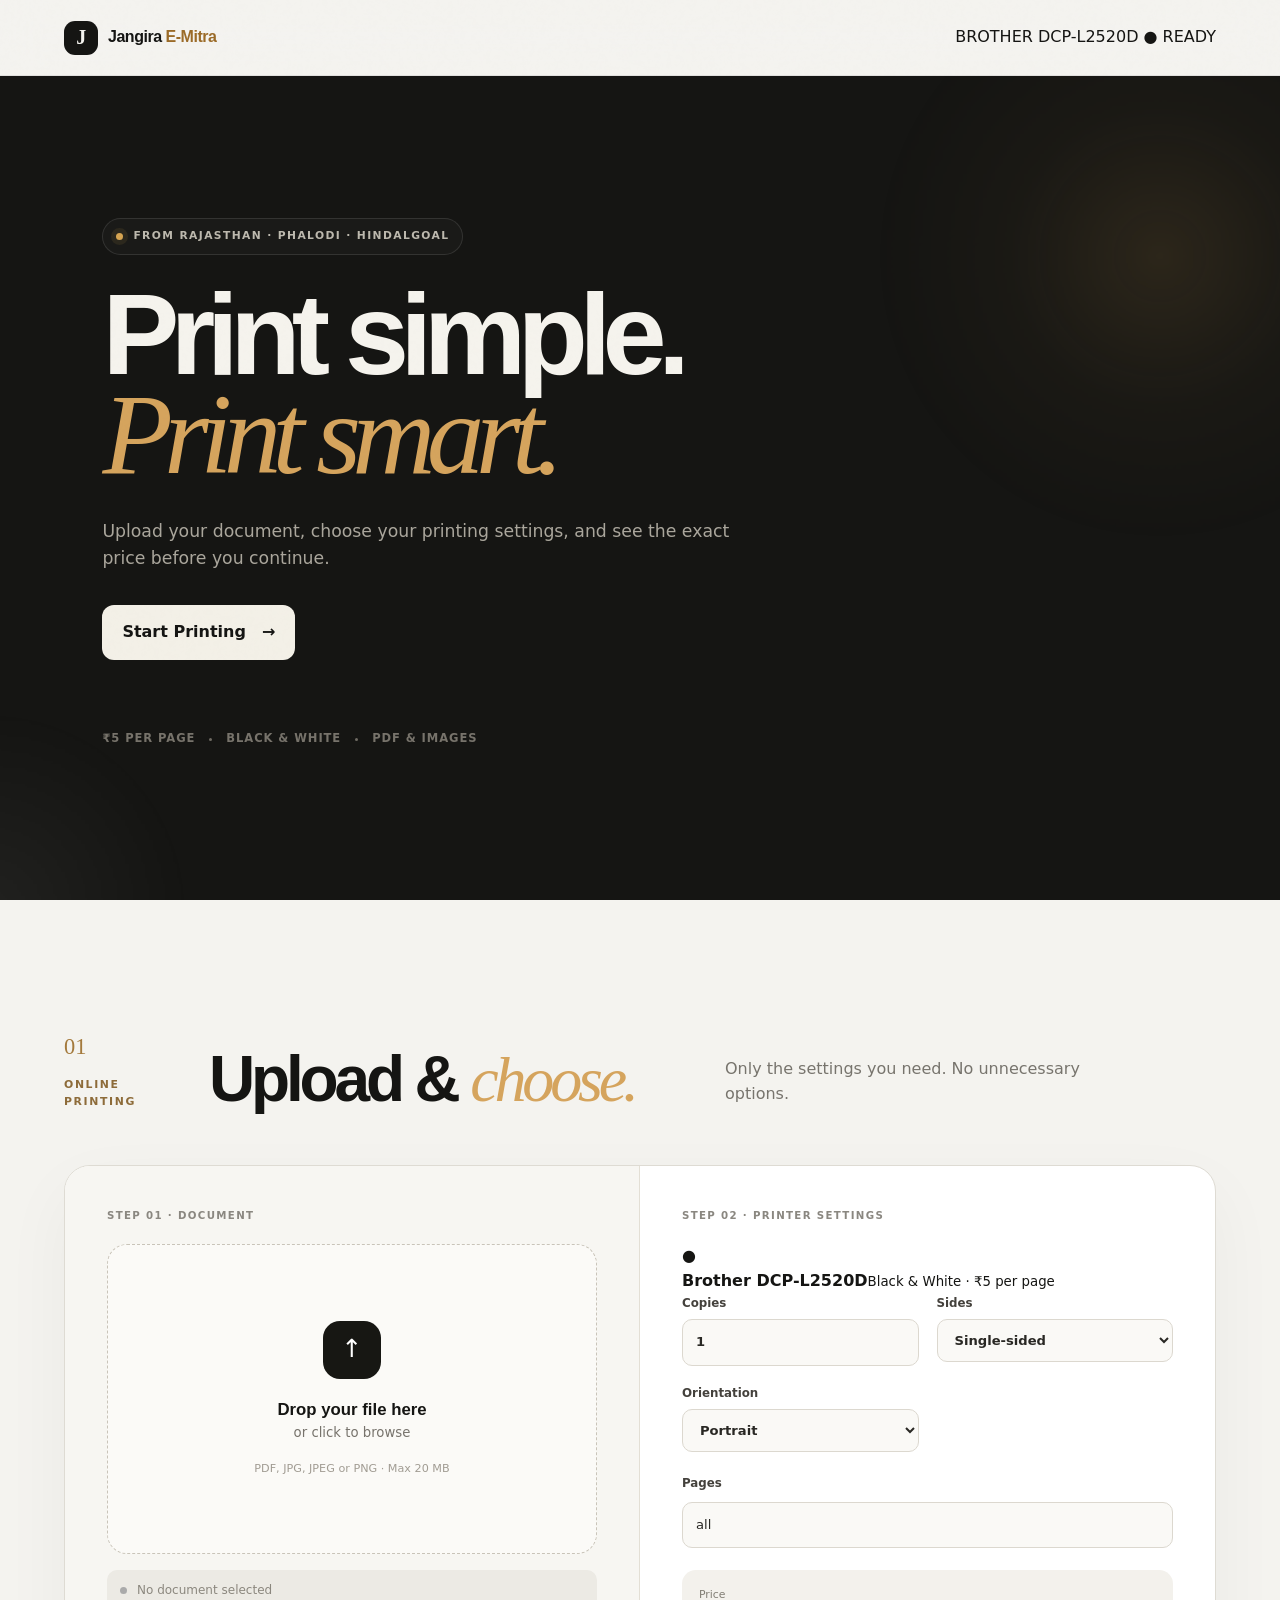
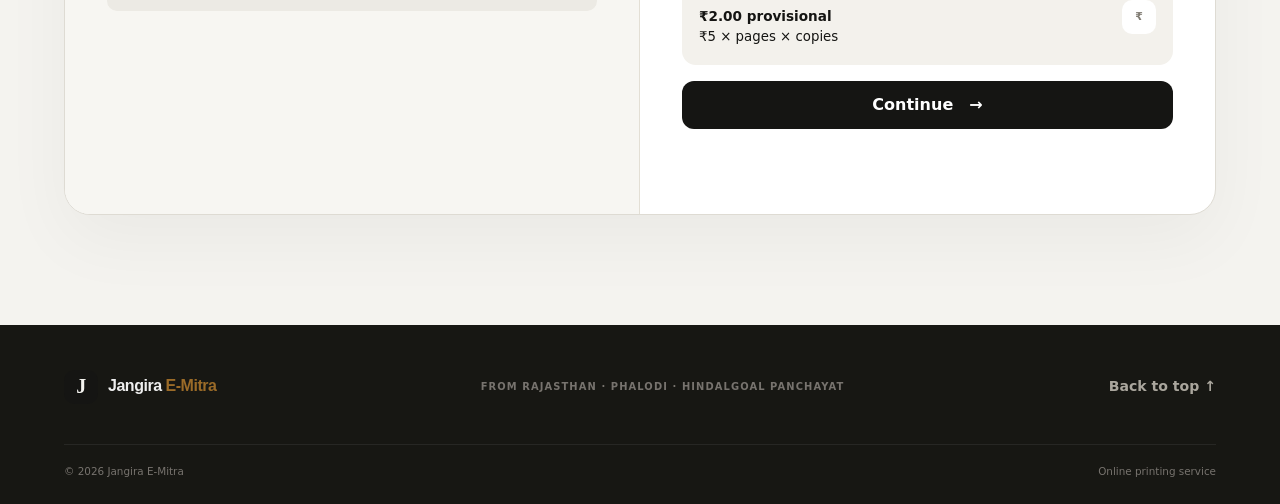
==== commit 293a9f1f: "Simplify print website to upload and printer settings" ====
--- a/web/index.html
+++ b/web/index.html
@@ -4,8 +4,8 @@
   <meta charset="utf-8">
   <meta name="viewport" content="width=device-width, initial-scale=1">
   <meta name="theme-color" content="#11110f">
-  <meta name="description" content="Jangira E-Mitra — online printing and digital assistance from Hindalgoal Panchayat, Phalodi, Rajasthan.">
-  <title>Jangira E-Mitra | Print smarter. Get it done.</title>
+  <meta name="description" content="Jangira E-Mitra online printing — upload a document and choose your printer settings.">
+  <title>Jangira E-Mitra | Online Printing</title>
   <link rel="preconnect" href="https://fonts.googleapis.com">
   <link rel="preconnect" href="https://fonts.gstatic.com" crossorigin>
   <link href="https://fonts.googleapis.com/css2?family=DM+Sans:wght@400;500;600;700&family=Manrope:wght@500;600;700;800&display=swap" rel="stylesheet">
@@ -15,21 +15,72 @@
   <div class="noise" aria-hidden="true"></div>
   <header class="site-header" id="top">
     <a class="brand" href="#top" aria-label="Jangira E-Mitra home"><span class="brand-mark">J</span><span>Jangira <b>E-Mitra</b></span></a>
-    <nav aria-label="Primary navigation"><a href="#print">Print</a><a href="#services">Services</a><a href="#how">How it works</a><a href="#track">Track</a></nav>
-    <a class="header-cta" href="#print">Start printing <span>↗</span></a>
+    <div class="printer-badge">BROTHER DCP-L2520D <span>● READY</span></div>
   </header>
+
   <main>
-    <section class="hero"><div class="hero-orb orb-one"></div><div class="hero-orb orb-two"></div><div class="hero-inner reveal"><div class="location-pill"><span class="pulse-dot"></span> FROM RAJASTHAN · PHALODI · HINDALGOAL</div><h1>Print smarter.<br><em>Get it done.</em></h1><p class="hero-copy">Upload your document, choose exactly how you want it printed, pay the exact amount, and track the request — all from one simple place.</p><div class="hero-actions"><a class="button primary large" href="#print">Start Printing <span>→</span></a><a class="text-link" href="#how">See how it works <span>↓</span></a></div><div class="hero-proof"><span>PDF & images</span><i></i><span>Live status</span><i></i><span>Transparent pricing</span></div></div><div class="scroll-cue" aria-hidden="true"><span></span> SCROLL TO EXPLORE</div></section>
-    <section class="ticker" aria-label="Service highlights"><div class="ticker-track"><span>ONLINE PRINTING</span><b>✦</b><span>DOCUMENT SERVICES</span><b>✦</b><span>REAL-TIME STATUS</span><b>✦</b><span>JANGIRA E-MITRA</span><b>✦</b><span>ONLINE PRINTING</span><b>✦</b><span>DOCUMENT SERVICES</span><b>✦</b></div></section>
-    <section id="print" class="print-section section-wrap"><div class="section-heading reveal"><div><span class="section-number">01</span><p class="eyebrow">ONLINE PRINTING</p></div><h2>Your document.<br><em>Your settings.</em></h2><p>Start with your file. We’ll keep the process clear from upload to completion.</p></div><div class="print-card reveal"><div class="upload-side"><div class="mini-label">STEP 01 · DOCUMENT</div><label class="dropzone" for="file"><span class="upload-icon">↑</span><strong>Drop your file here</strong><span>or click to browse</span><small>PDF, JPG, JPEG or PNG · Max 20 MB</small></label><input id="file" name="file" type="file" accept="application/pdf,image/jpeg,image/png" required hidden><div class="file-status" id="file-status"><span class="file-dot"></span><span>No document selected</span></div></div><form id="print-form" class="settings-side"><div class="mini-label">STEP 02 · PRINT SETTINGS</div><div class="settings-grid"><label>Copies<input name="copies" type="number" min="1" max="100" value="1"></label><label>Colour<select name="colour"><option value="bw">Black & White</option><option value="color">Colour</option></select></label><label>Sides<select name="sides"><option value="single">Single-sided</option><option value="double">Double-sided</option></select></label><label>Orientation<select name="orientation"><option value="portrait">Portrait</option><option value="landscape">Landscape</option></select></label></div><div class="range-row"><label>Pages</label><input name="pages" placeholder="All pages (e.g. 1-4, 7, 9)" value="all"></div><div class="estimate"><div><span>Estimated total</span><strong>Calculated at checkout</strong></div><span class="estimate-icon">₹</span></div><button class="button primary full" type="submit">Continue to payment <span>→</span></button><p id="form-message" class="message" role="status"></p></form></div></section>
-    <section id="how" class="process section-wrap"><div class="section-heading centered reveal"><p class="eyebrow">02 · SIMPLE PROCESS</p><h2>From upload to <em>done.</em></h2><p>No confusing steps. No guessing what happens next.</p></div><div class="steps"><article class="step reveal"><span>01</span><div class="step-icon">↑</div><h3>Upload</h3><p>Send your PDF or image securely from your phone or computer.</p></article><article class="step reveal"><span>02</span><div class="step-icon">☷</div><h3>Choose</h3><p>Select pages, copies, colour and single or double-sided printing.</p></article><article class="step reveal"><span>03</span><div class="step-icon">₹</div><h3>Pay</h3><p>See the calculated amount and complete the payment process.</p></article><article class="step reveal"><span>04</span><div class="step-icon">✓</div><h3>Track</h3><p>Send the request and watch its status move through the queue.</p></article></div></section>
-    <section id="services" class="services section-wrap"><div class="section-heading reveal"><p class="eyebrow">03 · DIGITAL ASSISTANCE</p><h2>More than <em>printing.</em></h2><p>Everyday digital work, brought together by Jangira E-Mitra.</p></div><div class="service-grid"><article class="service-card featured reveal"><div class="service-top"><span>01</span><span>POPULAR</span></div><div class="service-icon">▤</div><h3>Document Printing</h3><p>PDF, images and everyday documents with flexible print settings.</p><a href="#print">Start a print request <span>↗</span></a></article><article class="service-card reveal"><div class="service-top"><span>02</span></div><div class="service-icon">⌁</div><h3>Scanning</h3><p>Turn physical documents into clean digital copies.</p></article><article class="service-card reveal"><div class="service-top"><span>03</span></div><div class="service-icon">□</div><h3>Online Forms</h3><p>Assistance with online applications and document preparation.</p></article><article class="service-card reveal"><div class="service-top"><span>04</span></div><div class="service-icon">✦</div><h3>e-Mitra Services</h3><p>Digital assistance for commonly requested services.</p></article></div></section>
-    <section id="track" class="track-section section-wrap reveal"><div class="track-glow"></div><div class="track-copy"><p class="eyebrow">04 · LIVE ORDER STATUS</p><h2>Know what’s<br><em>happening.</em></h2><p>Enter your JEM order ID and see where your request is in the process.</p><div class="status-flow"><span>Received</span><i>→</i><span>Queued</span><i>→</i><span>Printing</span><i>→</i><span>Done</span></div></div><div class="track-box"><form id="track-form"><label class="sr-only" for="order-id">Order ID</label><div class="track-input"><span>#</span><input id="order-id" placeholder="JEM-2026-000001" autocomplete="off" required></div><button class="button light" type="submit">Track order <span>→</span></button></form><div id="track-result" class="status" hidden></div></div></section>
-    <section class="trust section-wrap"><div class="trust-line reveal"><span>BUILT FOR SIMPLE, TRUSTWORTHY DIGITAL SERVICE</span><div class="trust-items"><span>Secure uploads</span><span>Clear pricing</span><span>Queue visibility</span><span>Human verification</span></div></div></section>
-    <section id="contact" class="contact section-wrap reveal"><p class="eyebrow">JANGIRA E-MITRA</p><h2>Need a little help?</h2><p>We’re here for printing and everyday digital-assistance queries.</p><a class="button primary" href="#print">Contact & support <span>↗</span></a></section>
+    <section class="hero">
+      <div class="hero-orb orb-one"></div><div class="hero-orb orb-two"></div>
+      <div class="hero-inner reveal">
+        <div class="location-pill"><span class="pulse-dot"></span> FROM RAJASTHAN · PHALODI · HINDALGOAL</div>
+        <h1>Print simple.<br><em>Print smart.</em></h1>
+        <p class="hero-copy">Upload your document, choose your printing settings, and see the exact price before you continue.</p>
+        <a class="button primary large" href="#print">Start Printing <span>→</span></a>
+        <div class="hero-proof"><span>₹5 per page</span><i></i><span>Black & White</span><i></i><span>PDF & images</span></div>
+      </div>
+    </section>
+
+    <section id="print" class="print-section section-wrap">
+      <div class="section-heading reveal">
+        <div><span class="section-number">01</span><p class="eyebrow">ONLINE PRINTING</p></div>
+        <h2>Upload &amp; <em>choose.</em></h2>
+        <p>Only the settings you need. No unnecessary options.</p>
+      </div>
+
+      <div class="print-card reveal">
+        <div class="upload-side">
+          <div class="mini-label">STEP 01 · DOCUMENT</div>
+          <label class="dropzone" for="file">
+            <span class="upload-icon">↑</span><strong>Drop your file here</strong><span>or click to browse</span>
+            <small>PDF, JPG, JPEG or PNG · Max 20 MB</small>
+          </label>
+          <input id="file" name="file" type="file" accept="application/pdf,image/jpeg,image/png" required hidden>
+          <div class="file-status" id="file-status"><span class="file-dot"></span><span>No document selected</span></div>
+        </div>
+
+        <form id="print-form" class="settings-side">
+          <div class="mini-label">STEP 02 · PRINTER SETTINGS</div>
+          <div class="printer-info"><span>●</span><div><strong>Brother DCP-L2520D</strong><small>Black &amp; White · ₹5 per page</small></div></div>
+          <div class="settings-grid">
+            <label>Copies<input name="copies" type="number" min="1" max="100" value="1"></label>
+            <label>Sides<select name="sides"><option value="single">Single-sided</option><option value="double">Double-sided</option></select></label>
+            <label>Orientation<select name="orientation"><option value="portrait">Portrait</option><option value="landscape">Landscape</option></select></label>
+          </div>
+          <div class="range-row"><label>Pages</label><input name="pages" placeholder="All pages (e.g. 1-4, 7, 9)" value="all"></div>
+          <div class="estimate"><div><span>Price</span><strong>₹5.00</strong><small>₹5 × pages × copies</small></div><span class="estimate-icon">₹</span></div>
+          <button class="button primary full" type="submit">Continue <span>→</span></button>
+          <p id="form-message" class="message" role="status"></p>
+        </form>
+      </div>
+    </section>
   </main>
-  <footer><div class="footer-main"><a class="brand" href="#top"><span class="brand-mark">J</span><span>Jangira <b>E-Mitra</b></span></a><span>FROM RAJASTHAN · PHALODI · HINDALGOAL PANCHAYAT</span><a href="#top">Back to top ↑</a></div><div class="footer-bottom"><span>© 2026 Jangira E-Mitra</span><span>Digital assistance service</span></div></footer>
+
+  <footer>
+    <div class="footer-main"><a class="brand" href="#top"><span class="brand-mark">J</span><span>Jangira <b>E-Mitra</b></span></a><span>FROM RAJASTHAN · PHALODI · HINDALGOAL PANCHAYAT</span><a href="#top">Back to top ↑</a></div>
+    <div class="footer-bottom"><span>© 2026 Jangira E-Mitra</span><span>Online printing service</span></div>
+  </footer>
+
   <script src="./config.js"></script><script src="./app.js"></script>
-  <script>document.addEventListener('DOMContentLoaded',()=>{const f=document.getElementById('file'),s=document.getElementById('file-status'),d=document.querySelector('.dropzone');if(f){f.addEventListener('change',()=>{s.querySelector('span:last-child').textContent=f.files[0]?f.files[0].name:'No document selected';s.classList.toggle('has-file',!!f.files[0])});['dragover','dragenter'].forEach(e=>d.addEventListener(e,x=>{x.preventDefault();d.classList.add('dragging')}));['dragleave','drop'].forEach(e=>d.addEventListener(e,x=>{x.preventDefault();d.classList.remove('dragging')}));d.addEventListener('drop',x=>{if(x.dataTransfer.files.length){f.files=x.dataTransfer.files;f.dispatchEvent(new Event('change'))}})}const obs=new IntersectionObserver(es=>es.forEach(e=>{if(e.isIntersecting)e.target.classList.add('visible')}),{threshold:.12});document.querySelectorAll('.reveal').forEach(e=>obs.observe(e));});</script>
+  <script>
+    document.addEventListener('DOMContentLoaded',()=>{
+      const f=document.getElementById('file'),s=document.getElementById('file-status'),d=document.querySelector('.dropzone');
+      if(f){f.addEventListener('change',()=>{s.querySelector('span:last-child').textContent=f.files[0]?`${f.files[0].name} · ${(f.files[0].size/1024/1024).toFixed(2)} MB`:'No document selected';s.classList.toggle('has-file',!!f.files[0])});
+      ['dragover','dragenter'].forEach(e=>d.addEventListener(e,x=>{x.preventDefault();d.classList.add('dragging')}));
+      ['dragleave','drop'].forEach(e=>d.addEventListener(e,x=>{x.preventDefault();d.classList.remove('dragging')}));
+      d.addEventListener('drop',x=>{if(x.dataTransfer.files.length){try{f.files=x.dataTransfer.files}catch{}f.dispatchEvent(new Event('change'))}})}
+      const obs=new IntersectionObserver(es=>es.forEach(e=>{if(e.isIntersecting)e.target.classList.add('visible')}),{threshold:.12});
+      document.querySelectorAll('.reveal').forEach(e=>obs.observe(e));
+    });
+  </script>
 </body>
-</html>
+</html>
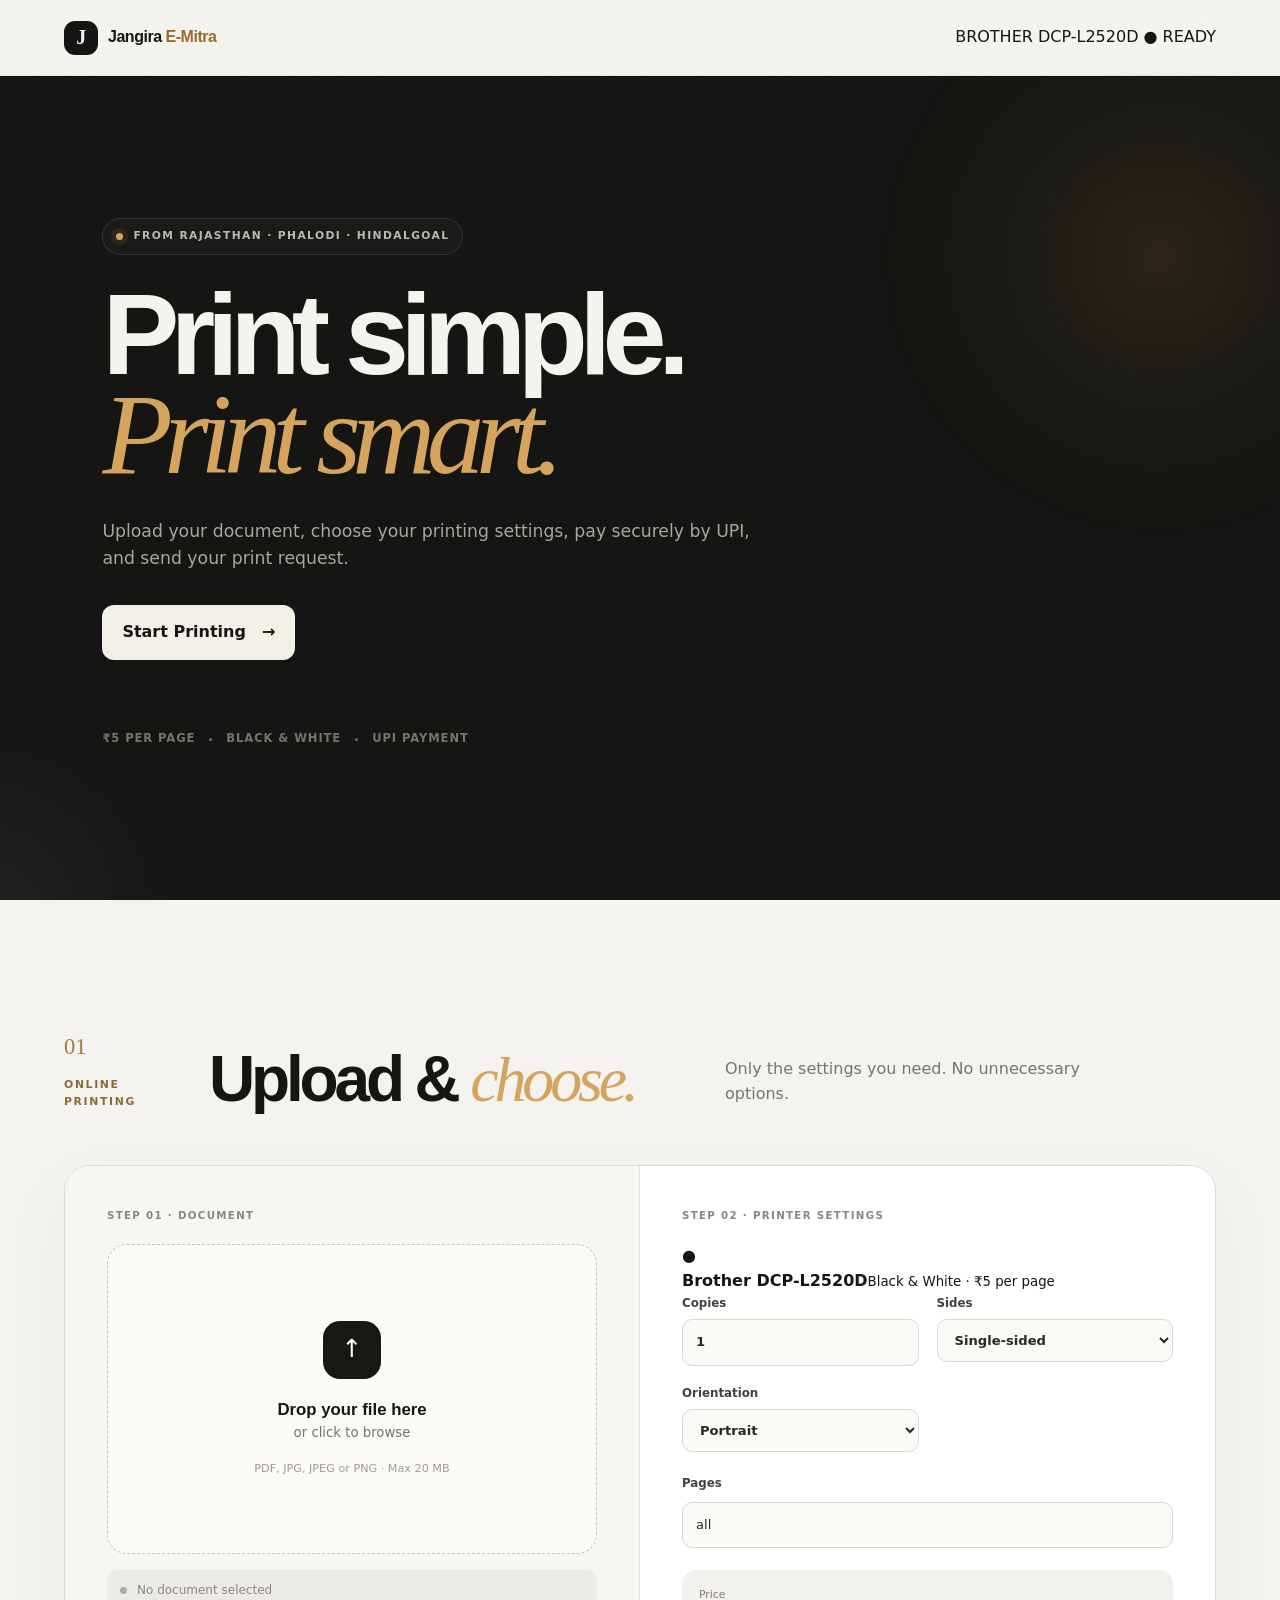
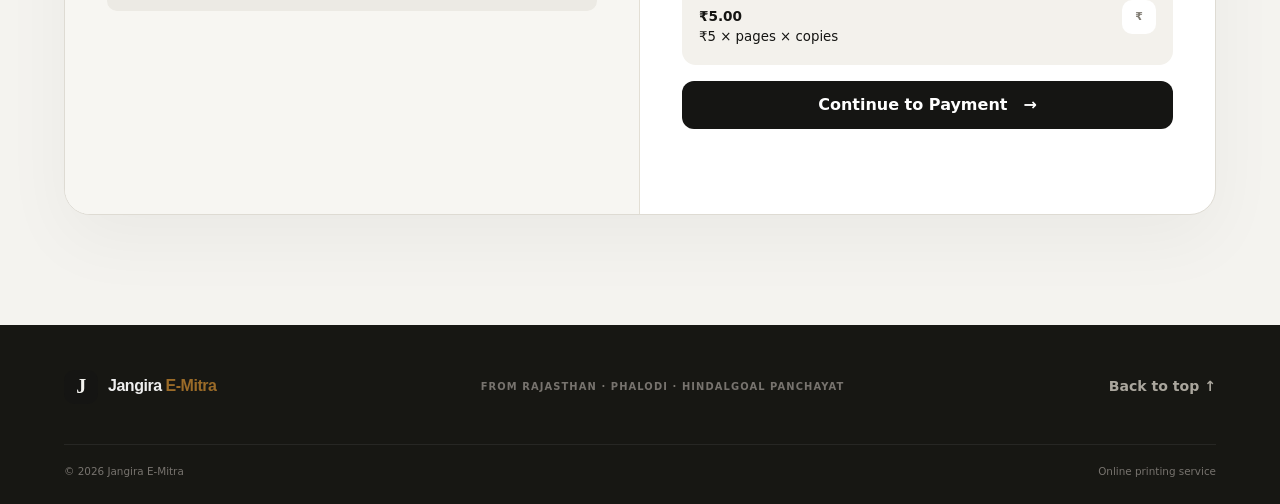
==== commit af4da149: "Add UPI payment panel with dynamic QR" ====
--- a/web/index.html
+++ b/web/index.html
@@ -24,9 +24,9 @@
       <div class="hero-inner reveal">
         <div class="location-pill"><span class="pulse-dot"></span> FROM RAJASTHAN · PHALODI · HINDALGOAL</div>
         <h1>Print simple.<br><em>Print smart.</em></h1>
-        <p class="hero-copy">Upload your document, choose your printing settings, and see the exact price before you continue.</p>
+        <p class="hero-copy">Upload your document, choose your printing settings, pay securely by UPI, and send your print request.</p>
         <a class="button primary large" href="#print">Start Printing <span>→</span></a>
-        <div class="hero-proof"><span>₹5 per page</span><i></i><span>Black & White</span><i></i><span>PDF & images</span></div>
+        <div class="hero-proof"><span>₹5 per page</span><i></i><span>Black & White</span><i></i><span>UPI payment</span></div>
       </div>
     </section>
 
@@ -58,9 +58,26 @@
           </div>
           <div class="range-row"><label>Pages</label><input name="pages" placeholder="All pages (e.g. 1-4, 7, 9)" value="all"></div>
           <div class="estimate"><div><span>Price</span><strong>₹5.00</strong><small>₹5 × pages × copies</small></div><span class="estimate-icon">₹</span></div>
-          <button class="button primary full" type="submit">Continue <span>→</span></button>
+          <button class="button primary full" type="submit">Continue to Payment <span>→</span></button>
           <p id="form-message" class="message" role="status"></p>
         </form>
+      </div>
+
+      <div id="payment-panel" class="payment-panel reveal" hidden>
+        <div class="mini-label">STEP 03 · UPI PAYMENT</div>
+        <div class="payment-layout">
+          <div class="qr-wrap"><img id="upi-qr" alt="UPI payment QR code"><p>Scan with any UPI app</p></div>
+          <div class="payment-copy">
+            <span class="payment-badge">SECURE UPI</span>
+            <h3>Pay <strong id="payment-amount">₹0.00</strong></h3>
+            <p>Amount is automatically filled. Pay to the Jangira E-Mitra UPI ID below.</p>
+            <div class="upi-id-row"><span id="upi-id">barkatkhanhindal6-1@okaxis</span><button type="button" id="copy-upi">Copy</button></div>
+            <p class="payment-note">After payment, enter the UTR / transaction reference and send your print request.</p>
+            <label>UTR / Transaction ID<input id="utr" name="utr" inputmode="numeric" maxlength="40" placeholder="Enter payment reference"></label>
+            <button class="button primary full" type="button" id="send-print-request">I’ve Paid — Send Print Request <span>→</span></button>
+            <p id="payment-message" class="message" role="status"></p>
+          </div>
+        </div>
       </div>
     </section>
   </main>
@@ -83,4 +100,4 @@
     });
   </script>
 </body>
-</html>+</html>
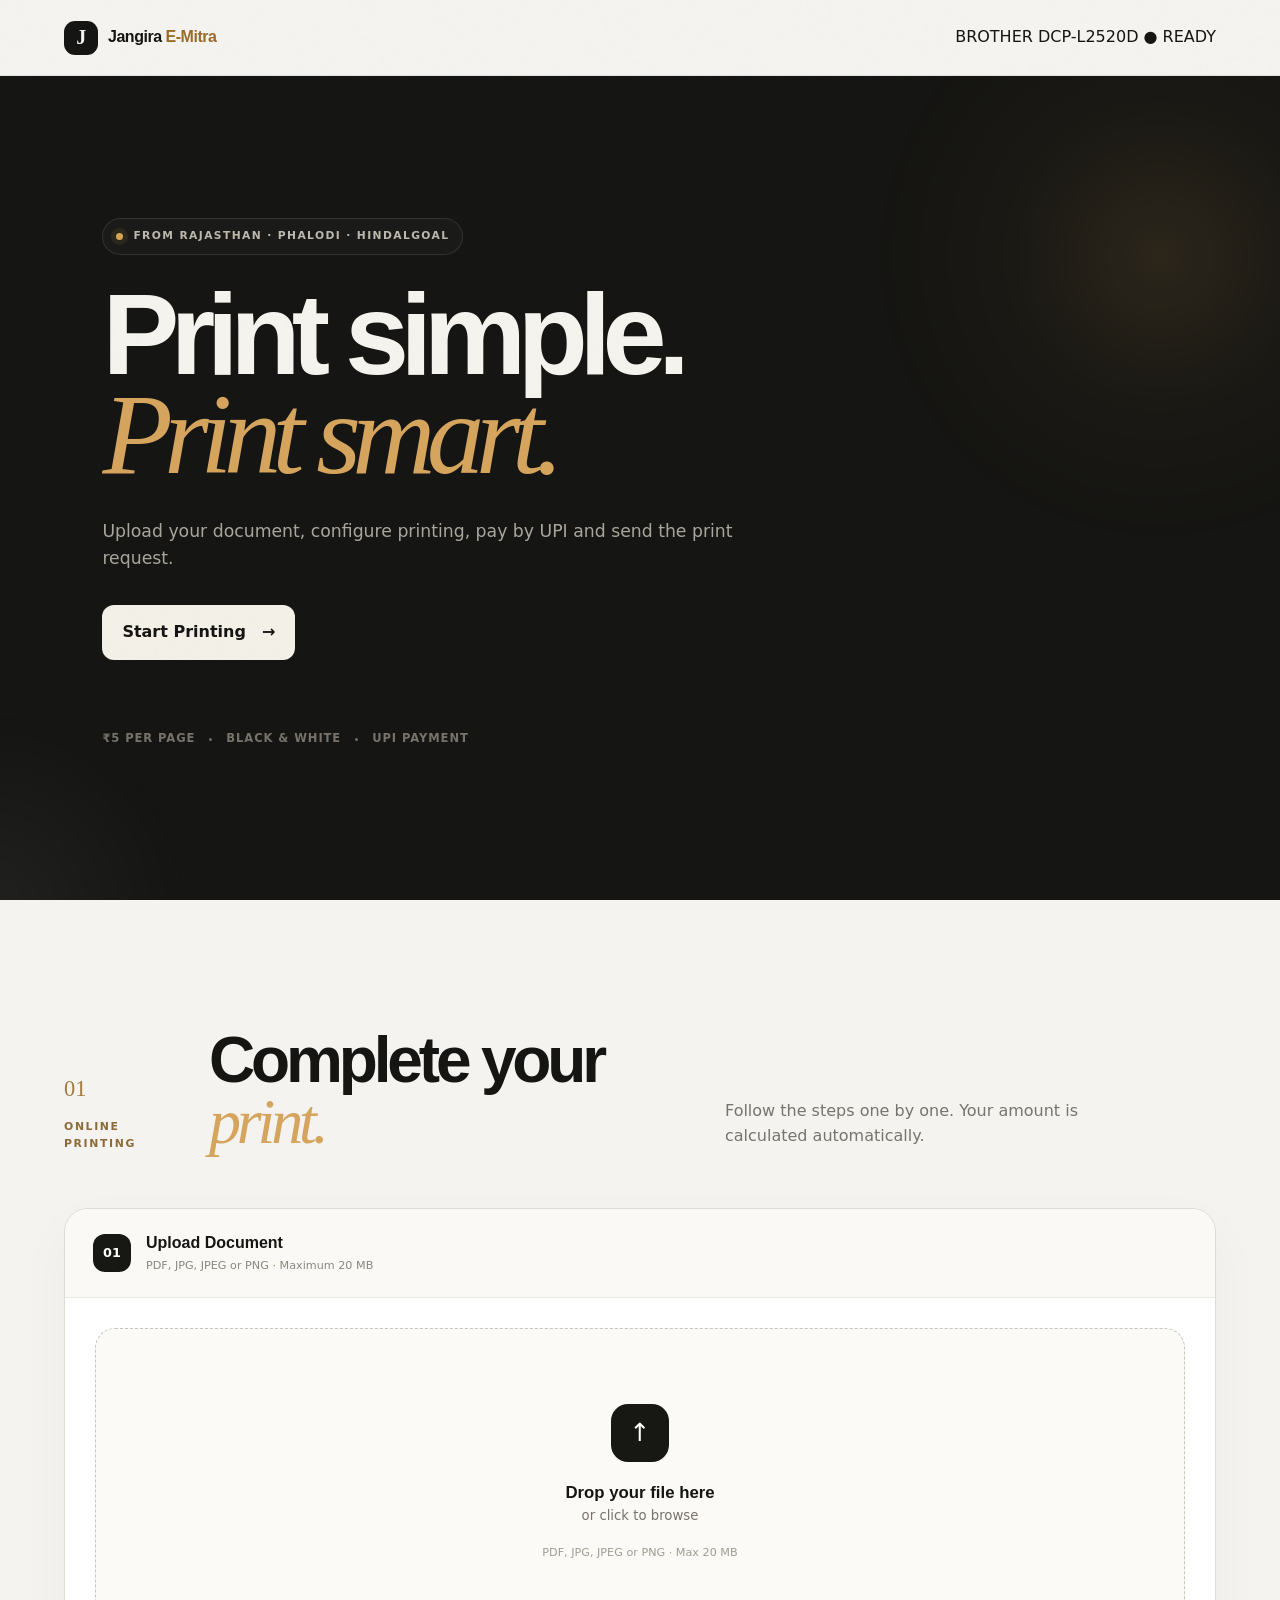
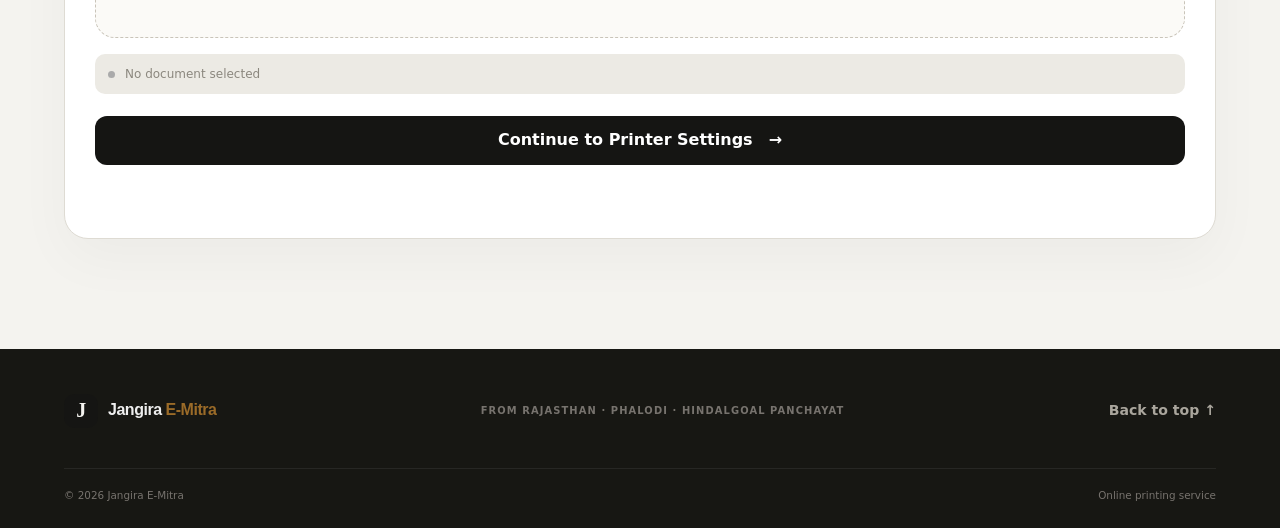
==== commit 8e0e71a4: "Build complete customer print workflow steps" ====
--- a/web/index.html
+++ b/web/index.html
@@ -4,12 +4,15 @@
   <meta charset="utf-8">
   <meta name="viewport" content="width=device-width, initial-scale=1">
   <meta name="theme-color" content="#11110f">
-  <meta name="description" content="Jangira E-Mitra online printing — upload a document and choose your printer settings.">
+  <meta name="description" content="Jangira E-Mitra online printing — upload, configure, pay and send your print request.">
   <title>Jangira E-Mitra | Online Printing</title>
   <link rel="preconnect" href="https://fonts.googleapis.com">
   <link rel="preconnect" href="https://fonts.gstatic.com" crossorigin>
   <link href="https://fonts.googleapis.com/css2?family=DM+Sans:wght@400;500;600;700&family=Manrope:wght@500;600;700;800&display=swap" rel="stylesheet">
   <link rel="stylesheet" href="./styles.css">
+  <style>
+    .workflow{display:grid;gap:18px}.workflow-step{background:#fff;border:1px solid #dedbd3;border-radius:24px;overflow:hidden;box-shadow:0 20px 55px #17171309}.workflow-step[hidden]{display:none}.step-head{display:flex;align-items:center;gap:15px;padding:22px 28px;border-bottom:1px solid #ebe8e1;background:#faf9f6}.step-num{display:grid;place-items:center;width:38px;height:38px;border-radius:12px;background:#171713;color:#fff;font-weight:800;font-size:.8rem}.step-head strong{font-family:Manrope,sans-serif;font-size:1rem}.step-head small{display:block;color:#8b877f;font-size:.7rem;margin-top:2px}.step-body{padding:30px}.step-actions{display:flex;gap:12px;margin-top:22px}.step-actions .button{flex:1}.back-button{background:#f0eee8!important;color:#292824!important}.payment-layout{display:grid;grid-template-columns:minmax(220px,280px) 1fr;gap:36px;align-items:center}.qr-wrap{text-align:center}.upi-qr{width:240px;height:240px;display:block;margin:auto;border:10px solid #fff;border-radius:18px;box-shadow:0 12px 35px #17171312}.payment-copy h3{font-family:Manrope,sans-serif;font-size:2.1rem;letter-spacing:-.04em;margin:8px 0}.payment-copy h3 strong{color:#9b6b28}.payment-note{padding:12px 14px;border-radius:11px;background:#f3f1ec;color:#77736c;font-size:.72rem}.request-summary{display:grid;grid-template-columns:repeat(4,1fr);gap:12px;margin:20px 0}.summary-item{padding:15px;border-radius:13px;background:#f3f1ec}.summary-item span{display:block;color:#8a867e;font-size:.65rem}.summary-item strong{display:block;margin-top:4px;font-size:.82rem;word-break:break-word}.status-card{padding:24px;border-radius:18px;background:#171713;color:#fff}.status-line{display:flex;align-items:center;gap:12px}.status-dot{width:11px;height:11px;border-radius:50%;background:#d6a451;box-shadow:0 0 0 6px #d6a45118}.status-card h3{font-family:Manrope,sans-serif;margin:0;font-size:1.25rem}.status-card p{color:#aaa69d;font-size:.8rem;margin:10px 0 0}.status-steps{display:grid;grid-template-columns:repeat(4,1fr);gap:8px;margin-top:22px}.status-steps div{padding:11px;border:1px solid #ffffff12;border-radius:10px;color:#706c65;font-size:.65rem;text-align:center}.status-steps .active{color:#fff;border-color:#d6a451;background:#ffffff08}.success-banner{margin-top:16px;padding:13px 15px;border-radius:12px;background:#e8eee7;color:#3d5e42;font-size:.76rem}.settings-side{padding:0}.settings-grid{grid-template-columns:repeat(3,1fr)}@media(max-width:760px){.payment-layout{grid-template-columns:1fr}.request-summary,.status-steps{grid-template-columns:1fr 1fr}.step-body{padding:22px}.settings-grid{grid-template-columns:1fr 1fr}.step-actions{flex-direction:column}.upi-qr{width:210px;height:210px}}
+  </style>
 </head>
 <body>
   <div class="noise" aria-hidden="true"></div>
@@ -24,60 +27,94 @@
       <div class="hero-inner reveal">
         <div class="location-pill"><span class="pulse-dot"></span> FROM RAJASTHAN · PHALODI · HINDALGOAL</div>
         <h1>Print simple.<br><em>Print smart.</em></h1>
-        <p class="hero-copy">Upload your document, choose your printing settings, pay securely by UPI, and send your print request.</p>
+        <p class="hero-copy">Upload your document, configure printing, pay by UPI and send the print request.</p>
         <a class="button primary large" href="#print">Start Printing <span>→</span></a>
-        <div class="hero-proof"><span>₹5 per page</span><i></i><span>Black & White</span><i></i><span>UPI payment</span></div>
+        <div class="hero-proof"><span>₹5 per page</span><i></i><span>Black &amp; White</span><i></i><span>UPI payment</span></div>
       </div>
     </section>
 
     <section id="print" class="print-section section-wrap">
       <div class="section-heading reveal">
         <div><span class="section-number">01</span><p class="eyebrow">ONLINE PRINTING</p></div>
-        <h2>Upload &amp; <em>choose.</em></h2>
-        <p>Only the settings you need. No unnecessary options.</p>
+        <h2>Complete your <em>print.</em></h2>
+        <p>Follow the steps one by one. Your amount is calculated automatically.</p>
       </div>
 
-      <div class="print-card reveal">
-        <div class="upload-side">
-          <div class="mini-label">STEP 01 · DOCUMENT</div>
-          <label class="dropzone" for="file">
-            <span class="upload-icon">↑</span><strong>Drop your file here</strong><span>or click to browse</span>
-            <small>PDF, JPG, JPEG or PNG · Max 20 MB</small>
-          </label>
-          <input id="file" name="file" type="file" accept="application/pdf,image/jpeg,image/png" required hidden>
-          <div class="file-status" id="file-status"><span class="file-dot"></span><span>No document selected</span></div>
-        </div>
+      <div class="workflow">
+        <section id="step-1" class="workflow-step reveal">
+          <div class="step-head"><span class="step-num">01</span><div><strong>Upload Document</strong><small>PDF, JPG, JPEG or PNG · Maximum 20 MB</small></div></div>
+          <div class="step-body">
+            <label class="dropzone" for="file">
+              <span class="upload-icon">↑</span><strong>Drop your file here</strong><span>or click to browse</span><small>PDF, JPG, JPEG or PNG · Max 20 MB</small>
+            </label>
+            <input id="file" name="file" type="file" accept="application/pdf,image/jpeg,image/png" required hidden>
+            <div class="file-status" id="file-status"><span class="file-dot"></span><span>No document selected</span></div>
+            <div class="step-actions"><button class="button primary" id="to-step-2" type="button" disabled>Continue to Printer Settings <span>→</span></button></div>
+            <p id="form-message" class="message" role="status"></p>
+          </div>
+        </section>
 
-        <form id="print-form" class="settings-side">
-          <div class="mini-label">STEP 02 · PRINTER SETTINGS</div>
-          <div class="printer-info"><span>●</span><div><strong>Brother DCP-L2520D</strong><small>Black &amp; White · ₹5 per page</small></div></div>
-          <div class="settings-grid">
-            <label>Copies<input name="copies" type="number" min="1" max="100" value="1"></label>
-            <label>Sides<select name="sides"><option value="single">Single-sided</option><option value="double">Double-sided</option></select></label>
-            <label>Orientation<select name="orientation"><option value="portrait">Portrait</option><option value="landscape">Landscape</option></select></label>
+        <section id="step-2" class="workflow-step" hidden>
+          <div class="step-head"><span class="step-num">02</span><div><strong>Printer Settings</strong><small>Brother DCP-L2520D · Black &amp; White · ₹5 per page</small></div></div>
+          <div class="step-body settings-side">
+            <div class="printer-info"><span>●</span><div><strong>Brother DCP-L2520D</strong><small>Black &amp; White · ₹5 per page</small></div></div>
+            <form id="print-form">
+              <div class="settings-grid">
+                <label>Copies<input name="copies" type="number" min="1" max="100" value="1"></label>
+                <label>Sides<select name="sides"><option value="single">Single-sided</option><option value="double">Double-sided</option></select></label>
+                <label>Orientation<select name="orientation"><option value="portrait">Portrait</option><option value="landscape">Landscape</option></select></label>
+              </div>
+              <div class="range-row"><label>Pages</label><input name="pages" placeholder="All pages (e.g. 1-4, 7, 9)" value="all"></div>
+              <div class="estimate"><div><span>Price</span><strong>₹5.00</strong><small>₹5 × pages × copies</small></div><span class="estimate-icon">₹</span></div>
+              <div class="step-actions"><button class="button back-button" id="back-to-step-1" type="button">← Back</button><button class="button primary" type="submit">Continue to Payment <span>→</span></button></div>
+            </form>
           </div>
-          <div class="range-row"><label>Pages</label><input name="pages" placeholder="All pages (e.g. 1-4, 7, 9)" value="all"></div>
-          <div class="estimate"><div><span>Price</span><strong>₹5.00</strong><small>₹5 × pages × copies</small></div><span class="estimate-icon">₹</span></div>
-          <button class="button primary full" type="submit">Continue to Payment <span>→</span></button>
-          <p id="form-message" class="message" role="status"></p>
-        </form>
-      </div>
+        </section>
 
-      <div id="payment-panel" class="payment-panel reveal" hidden>
-        <div class="mini-label">STEP 03 · UPI PAYMENT</div>
-        <div class="payment-layout">
-          <div class="qr-wrap"><img id="upi-qr" alt="UPI payment QR code"><p>Scan with any UPI app</p></div>
-          <div class="payment-copy">
-            <span class="payment-badge">SECURE UPI</span>
-            <h3>Pay <strong id="payment-amount">₹0.00</strong></h3>
-            <p>Amount is automatically filled. Pay to the Jangira E-Mitra UPI ID below.</p>
-            <div class="upi-id-row"><span id="upi-id">barkatkhanhindal6-1@okaxis</span><button type="button" id="copy-upi">Copy</button></div>
-            <p class="payment-note">After payment, enter the UTR / transaction reference and send your print request.</p>
-            <label>UTR / Transaction ID<input id="utr" name="utr" inputmode="numeric" maxlength="40" placeholder="Enter payment reference"></label>
-            <button class="button primary full" type="button" id="send-print-request">I’ve Paid — Send Print Request <span>→</span></button>
+        <section id="step-3" class="workflow-step" hidden>
+          <div class="step-head"><span class="step-num">03</span><div><strong>Pay via UPI</strong><small>Amount and payment note are filled automatically</small></div></div>
+          <div class="step-body">
+            <div class="payment-layout">
+              <div class="qr-wrap"><img id="upi-qr" class="upi-qr" alt="UPI payment QR code"><p>Scan with any UPI app</p></div>
+              <div class="payment-copy">
+                <span class="payment-badge">UPI PAYMENT</span>
+                <h3>Pay <strong id="payment-amount">₹0.00</strong></h3>
+                <p>Tap the button to open your UPI app. The exact amount and print details will be pre-filled.</p>
+                <a class="button primary full upi-app-button" id="upi-app-link" href="#">Pay via UPI <span>↗</span></a>
+                <p class="payment-note">Note: your payment note contains the document name, selected pages, copies, single/double-sided and orientation.</p>
+                <div class="step-actions"><button class="button back-button" id="back-to-step-2" type="button">← Back</button><button class="button primary" id="to-step-4" type="button">I’ve Paid →</button></div>
+              </div>
+            </div>
             <p id="payment-message" class="message" role="status"></p>
           </div>
-        </div>
+        </section>
+
+        <section id="step-4" class="workflow-step" hidden>
+          <div class="step-head"><span class="step-num">04</span><div><strong>Confirm Payment &amp; Send Request</strong><small>Enter the UTR / transaction reference from your UPI payment</small></div></div>
+          <div class="step-body">
+            <div class="request-summary">
+              <div class="summary-item"><span>Amount</span><strong id="summary-amount">₹0.00</strong></div>
+              <div class="summary-item"><span>Document</span><strong id="summary-file">—</strong></div>
+              <div class="summary-item"><span>Pages / Copies</span><strong id="summary-pages">—</strong></div>
+              <div class="summary-item"><span>Print mode</span><strong id="summary-mode">—</strong></div>
+            </div>
+            <label>UTR / Transaction ID<input id="utr" name="utr" inputmode="numeric" maxlength="40" placeholder="Enter payment reference after payment"></label>
+            <div class="step-actions"><button class="button back-button" id="back-to-step-3" type="button">← Back</button><button class="button primary" type="button" id="send-print-request">Send Print Request <span>→</span></button></div>
+            <p id="request-message" class="message" role="status"></p>
+          </div>
+        </section>
+
+        <section id="step-5" class="workflow-step" hidden>
+          <div class="step-head"><span class="step-num">05</span><div><strong>Print Request Status</strong><small>Keep this page open to follow your request</small></div></div>
+          <div class="step-body">
+            <div class="status-card">
+              <div class="status-line"><span class="status-dot"></span><div><h3 id="request-status-title">Request received</h3><p id="request-status-text">Your print request has been submitted successfully.</p></div></div>
+              <div class="status-steps"><div class="active">Request Received</div><div>Payment Verification</div><div>Print Queue</div><div>Printing</div></div>
+            </div>
+            <div class="success-banner" id="request-number">Your request number will appear here once the backend is connected.</div>
+            <button class="button primary full" id="new-print" type="button">Start New Print <span>→</span></button>
+          </div>
+        </section>
       </div>
     </section>
   </main>
@@ -87,7 +124,8 @@
     <div class="footer-bottom"><span>© 2026 Jangira E-Mitra</span><span>Online printing service</span></div>
   </footer>
 
-  <script src="./config.js"></script><script src="./app.js"></script>
+  <script src="./config.js"></script>
+  <script src="./app.js"></script>
   <script>
     document.addEventListener('DOMContentLoaded',()=>{
       const f=document.getElementById('file'),s=document.getElementById('file-status'),d=document.querySelector('.dropzone');
